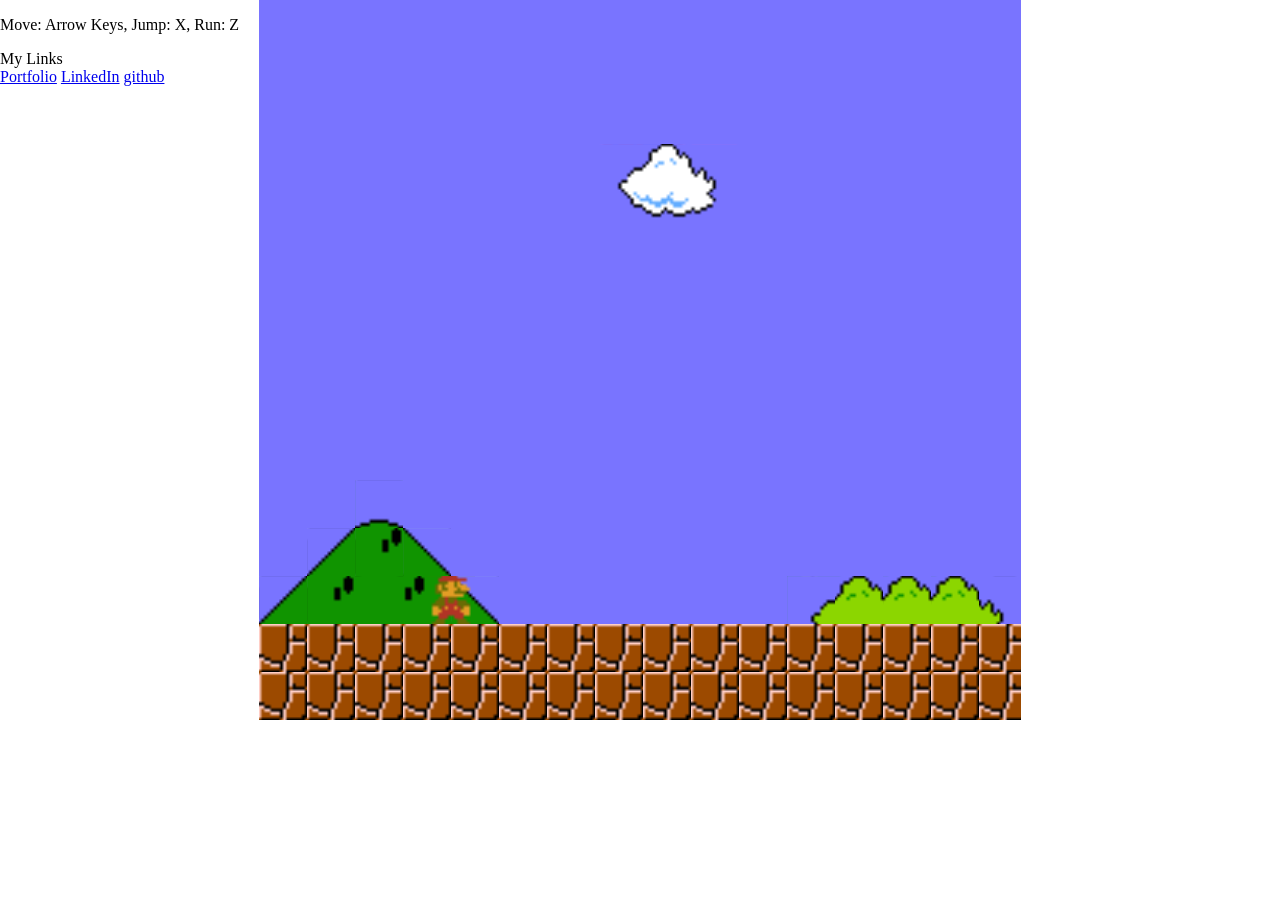
==== mario-gh-pages/videojuego.html @ 9419a4d7 "Correción" ====
﻿<!DOCTYPE html>
<html>
  <head>
    <meta charset="utf-8">

    <!-- The actual resolution of the NES is 256x240.
         Ideally, we draw in this size and scale appropriately.-->
    <title>Super Mario Bros</title>
    <meta name="description" content="">
    <meta name="viewport" content="width=device-width">

    <link rel="stylesheet" href="css/game.css">
  </head>
  <body>
    <script type="text/javascript" src="js/util.js"></script>
    <script type="text/javascript" src="js/input.js"></script>
    <script type="text/javascript" src="js/resources.js"></script>
    <script type="text/javascript" src="js/sprite.js"></script>
    <script type="text/javascript" src="js/entity.js"></script>
    <script type="text/javascript" src="js/pipe.js"></script>
    <script type="text/javascript" src="js/mushroom.js"></script>
    <script type="text/javascript" src="js/fireflower.js"></script>
    <script type="text/javascript" src="js/star.js"></script>
    <script type="text/javascript" src="js/fireball.js"></script>
    <script type="text/javascript" src="js/coin.js"></script>
    <script type="text/javascript" src="js/bcoin.js"></script>
    <script type="text/javascript" src="js/goomba.js"></script>
    <script type="text/javascript" src="js/koopa.js"></script>
    <script type="text/javascript" src="js/floor.js"></script>
    <script type="text/javascript" src="js/block.js"></script>
    <script type="text/javascript" src="js/rubble.js"></script>
    <script type="text/javascript" src="js/prop.js"></script>
    <script type="text/javascript" src="js/player.js"></script>
    <script type="text/javascript" src="js/flag.js"></script>
    <script type="text/javascript" src="js/levels/level.js"></script>
    <script type="text/javascript" src="js/levels/11.js"></script>
    <script type="text/javascript" src="js/levels/11tunnel.js"></script>
    <script type="text/javascript" src="js/game.js"></script>
    <div class="info">
      <p class="controls">Move: Arrow Keys, Jump: X, Run: Z</p>
      <div class="links">My Links <br><a href="http://garrettjohnson.net">Portfolio</a> <a href="http://linkedin.com/in/garretttjohnson">LinkedIn</a> <a href="https://github.com/reruns">github</a><div>
    </div>
  </body>
</html>
---- mario-gh-pages/css/game.css ----
html, body, ul, li {
  margin: 0;
  border: 0;
  padding: 0;
}

canvas {
  display: block;
  width: 762;
  margin: 0 auto;
  background-color: blue;
}

p {
  text-align: center;
}

body {
  overflow: hidden;
  height: 100%;
}

html {
  overflow: hidden;
  height: 100%;
}

.info {
  position: absolute;
  top: 0;
  left: 0;
}
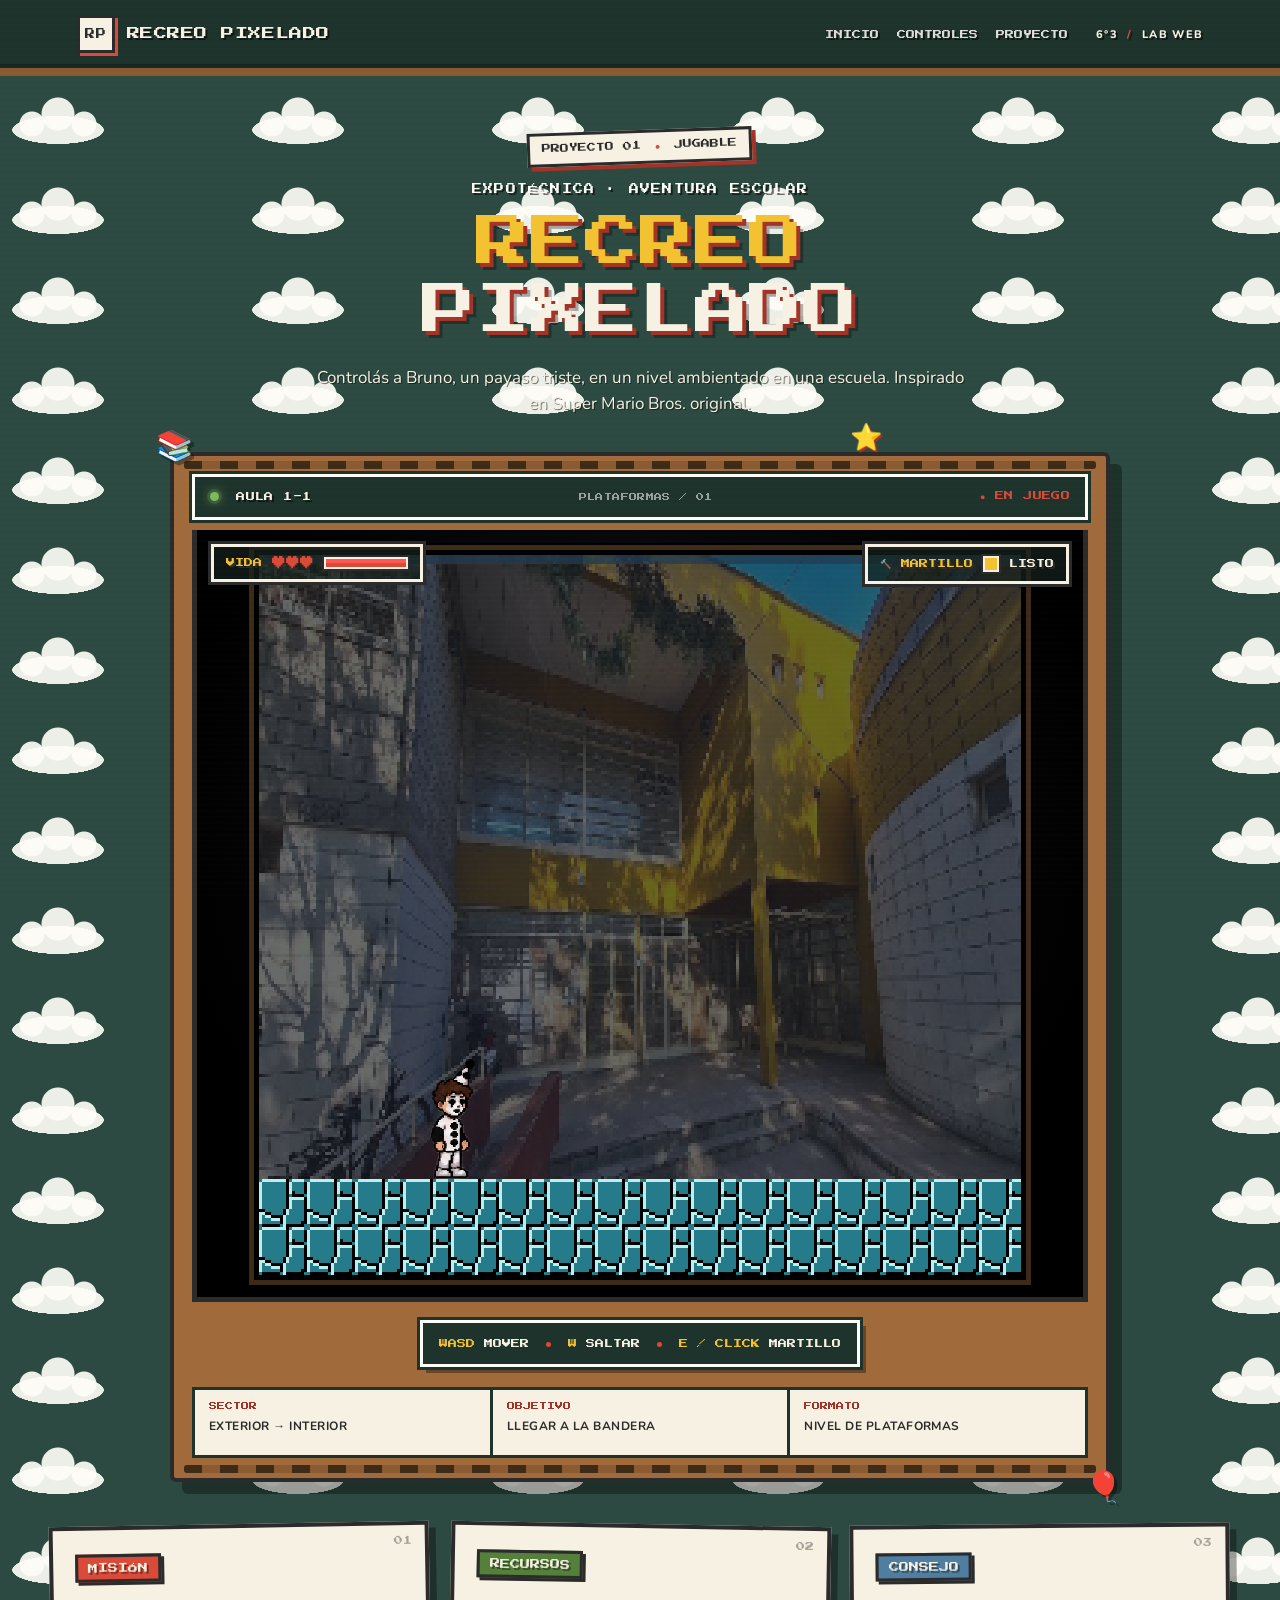
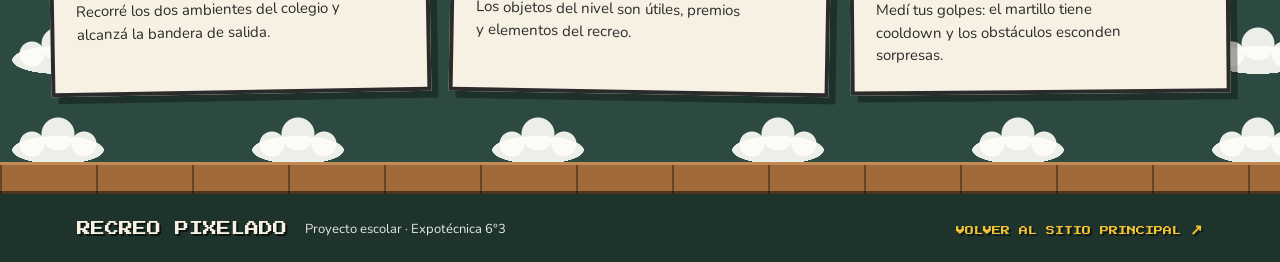
==== commit b69630f6: "17/11" ====
--- a/mario-gh-pages/videojuego.html
+++ b/mario-gh-pages/videojuego.html
@@ -1,44 +1,83 @@
-﻿<!DOCTYPE html>
-<html>
+<!doctype html>
+<html lang="es">
   <head>
     <meta charset="utf-8">
-
-    <!-- The actual resolution of the NES is 256x240.
-         Ideally, we draw in this size and scale appropriately.-->
-    <title>Super Mario Bros</title>
-    <meta name="description" content="">
-    <meta name="viewport" content="width=device-width">
-
+    <meta name="description" content="Recreo Pixelado: controlás a Bruno, un payaso triste, en un nivel de plataformas ambientado en una escuela. Inspirado en Super Mario Bros. original.">
+    <meta name="viewport" content="width=device-width, initial-scale=1">
+    <title>Recreo Pixelado | Videojuego</title>
+    <link rel="shortcut icon" href="../SitioWeb/src/bruno-logo.png">
     <link rel="stylesheet" href="css/game.css">
   </head>
   <body>
-    <script type="text/javascript" src="js/util.js"></script>
-    <script type="text/javascript" src="js/input.js"></script>
-    <script type="text/javascript" src="js/resources.js"></script>
-    <script type="text/javascript" src="js/sprite.js"></script>
-    <script type="text/javascript" src="js/entity.js"></script>
-    <script type="text/javascript" src="js/pipe.js"></script>
-    <script type="text/javascript" src="js/mushroom.js"></script>
-    <script type="text/javascript" src="js/fireflower.js"></script>
-    <script type="text/javascript" src="js/star.js"></script>
-    <script type="text/javascript" src="js/fireball.js"></script>
-    <script type="text/javascript" src="js/coin.js"></script>
-    <script type="text/javascript" src="js/bcoin.js"></script>
-    <script type="text/javascript" src="js/goomba.js"></script>
-    <script type="text/javascript" src="js/koopa.js"></script>
-    <script type="text/javascript" src="js/floor.js"></script>
-    <script type="text/javascript" src="js/block.js"></script>
-    <script type="text/javascript" src="js/rubble.js"></script>
-    <script type="text/javascript" src="js/prop.js"></script>
-    <script type="text/javascript" src="js/player.js"></script>
-    <script type="text/javascript" src="js/flag.js"></script>
-    <script type="text/javascript" src="js/levels/level.js"></script>
-    <script type="text/javascript" src="js/levels/11.js"></script>
-    <script type="text/javascript" src="js/levels/11tunnel.js"></script>
-    <script type="text/javascript" src="js/game.js"></script>
-    <div class="info">
-      <p class="controls">Move: Arrow Keys, Jump: X, Run: Z</p>
-      <div class="links">My Links <br><a href="http://garrettjohnson.net">Portfolio</a> <a href="http://linkedin.com/in/garretttjohnson">LinkedIn</a> <a href="https://github.com/reruns">github</a><div>
-    </div>
+	    <header class="school-header">
+	      <a class="brand" href="../index.html" aria-label="Volver al inicio"><span class="brand-mark">RP</span><span>RECREO PIXELADO</span></a>
+	      <nav class="shell-nav" aria-label="Navegación del proyecto">
+	        <a href="../index.html">INICIO</a>
+	        <a href="../SitioWeb/Pages/controles.html">CONTROLES</a>
+	        <a href="../SitioWeb/Pages/sobreProyecto.html">PROYECTO</a>
+	      </nav>
+	      <div class="class-badge">6°3 <span>/</span> LAB WEB</div>
+	    </header>
+
+    <main class="game-page">
+	      <section class="hero-copy" aria-labelledby="game-title">
+	        <div class="hero-stamp">PROYECTO 01 <span>●</span> JUGABLE</div>
+	        <p class="eyebrow">EXPOTÉCNICA · AVENTURA ESCOLAR</p>
+	        <h1 id="game-title">RECREO <span>PIXELADO</span></h1>
+	        <p class="intro">Controlás a Bruno, un payaso triste, en un nivel ambientado en una escuela. Inspirado en Super Mario Bros. original.</p>
+	      </section>
+
+      <section class="game-card" aria-label="Pantalla del videojuego">
+        <div class="decor decor-book decor-book-left" aria-hidden="true">📚</div>
+        <div class="decor decor-star" aria-hidden="true">⭐</div>
+        <div class="decor decor-pencil" aria-hidden="true">🎈</div>
+	        <div class="screen-label"><span><span class="lamp"></span> AULA 1-1</span><span class="screen-code">PLATAFORMAS / 01</span><span class="live-dot">● EN JUEGO</span></div>
+        <div id="game-screen" class="game-screen">
+          <div id="game-hud" class="game-hud" aria-live="polite">
+            <div class="health-panel"><span class="hud-title">VIDA</span><span id="health-hearts"></span><span id="health-bar" class="health-bar"><span id="health-fill" class="health-fill"></span></span></div>
+            <div class="hammer-panel"><span class="hammer-icon">🔨</span><span class="hud-title">MARTILLO</span><span id="hammer-cooldown" class="cooldown-ring"></span><span id="hammer-status">LISTO</span></div>
+          </div>
+        </div>
+	        <div class="hud-note"><span>WASD</span> MOVER <i></i> <span>W</span> SALTAR <i></i> <span>E / CLICK</span> MARTILLO</div>
+	        <div class="game-meta" aria-label="Estado del recorrido">
+	          <div><small>SECTOR</small><strong>EXTERIOR → INTERIOR</strong></div>
+	          <div><small>OBJETIVO</small><strong>LLEGAR A LA BANDERA</strong></div>
+	          <div><small>FORMATO</small><strong>NIVEL DE PLATAFORMAS</strong></div>
+	        </div>
+	      </section>
+
+	      <section class="school-notes" aria-label="Información del juego">
+	        <article class="note-mission"><span class="note-index">01</span><strong>MISIÓN</strong><p>Recorré los dos ambientes del colegio y alcanzá la bandera de salida.</p></article>
+	        <article class="note-items"><span class="note-index">02</span><strong>RECURSOS</strong><p>Los objetos del nivel son útiles, premios y elementos del recreo.</p></article>
+	        <article class="note-tip"><span class="note-index">03</span><strong>CONSEJO</strong><p>Medí tus golpes: el martillo tiene cooldown y los obstáculos esconden sorpresas.</p></article>
+	      </section>
+    </main>
+
+	    <footer class="school-footer"><div><span class="footer-label">RECREO PIXELADO</span><span>Proyecto escolar · Expotécnica 6°3</span></div><a href="../index.html">VOLVER AL SITIO PRINCIPAL <b>↗</b></a></footer>
+
+    <script src="js/util.js"></script>
+    <script src="js/input.js"></script>
+    <script src="js/resources.js"></script>
+    <script src="js/sprite.js"></script>
+    <script src="js/entity.js"></script>
+    <script src="js/pipe.js"></script>
+	<script src="js/mushroom.js"></script>
+	<script src="js/fireflower.js"></script>
+    <script src="js/star.js"></script>
+	<script src="js/fireball.js"></script>
+    <script src="js/coin.js"></script>
+    <script src="js/bcoin.js"></script>
+	<script src="js/goomba.js"></script>
+    <script src="js/koopa.js"></script>
+    <script src="js/floor.js"></script>
+    <script src="js/block.js"></script>
+    <script src="js/rubble.js"></script>
+    <script src="js/prop.js"></script>
+    <script src="js/player.js"></script>
+    <script src="js/flag.js"></script>
+    <script src="js/levels/level.js"></script>
+    <script src="js/levels/11.js"></script>
+    <script src="js/levels/11tunnel.js"></script>
+    <script src="js/game.js"></script>
   </body>
 </html>
--- a/mario-gh-pages/css/game.css
+++ b/mario-gh-pages/css/game.css
@@ -1,32 +1,547 @@
-html, body, ul, li {
+/* ============================================================
+   RECREO PIXELADO — Página del videojuego
+   Todo lo que rodea la pantalla, con estética escolar:
+   pizarrón con tiza, madera de escritorio, papel de cuaderno,
+   manzana y lápiz. El canvas del juego no se toca.
+   ============================================================ */
+
+@import url('https://fonts.googleapis.com/css2?family=Nunito:wght@500;700;800;900&family=Press+Start+2P&display=swap');
+
+/* Fuente pixel incluida en el proyecto (la del videojuego) */
+@font-face {
+  font-family: "SuperMario256";
+  src: url("../../SitioWeb/src/SuperMario256.ttf") format("truetype");
+  font-weight: normal;
+  font-style: normal;
+  font-display: swap;
+}
+
+:root {
+  /* Paleta escolar */
+  --pizarra: #2c4a41;          /* pizarrón verde */
+  --pizarra-oscuro: #1e332c;   /* pizarrón a la sombra */
+  --marco-madera: #8a5a33;     /* marco de madera del pizarrón */
+  --madera: #a06a3b;           /* madera clara */
+  --madera-clara: #c08a52;     /* veta clara */
+  --papel: #f7f1e3;            /* hoja de cuaderno */
+  --tinta: #2b2b2b;            /* lápiz grafito */
+  --rojo-manzana: #d94a38;     /* manzana de la maestra */
+  --rojo-oscuro: #a33326;
+  --amarillo-lapiz: #f2c230;   /* lápiz amarillo */
+  --azul-tiza: #9ec9e2;        /* tiza azul */
+  --azul-badge: #4f7ea0;       /* tiza azul intensa (rótulos) */
+  --verde-hoja: #55803c;       /* cuaderno verde */
+  --tiza: #fdfcf7;             /* tiza blanca */
+
+  /* Compatibilidad con los nombres previos del tema */
+  --gris-tv: var(--madera);
+  --gris-oscuro: #3d2a17;
+  --shadow: rgba(0, 0, 0, 0.35);
+
+  /* Tipografía */
+  --fuente-smb: "SuperMario256", "Press Start 2P", monospace;
+  --fuente-pixel: "Press Start 2P", monospace;
+  --fuente-texto: "Nunito", "Trebuchet MS", sans-serif;
+}
+
+* { box-sizing: border-box; }
+
+html { min-height: 100%; background: var(--pizarra); }
+
+body {
+  min-height: 100vh;
   margin: 0;
-  border: 0;
-  padding: 0;
-}
-
-canvas {
+  overflow-x: hidden;
+  color: var(--tinta);
+  font-family: var(--fuente-texto);
+  background-color: var(--pizarra);
+  /* Nubes dibujadas con tiza sobre el pizarrón */
+  background-image:
+    radial-gradient(circle at 32px 34px, rgba(253, 252, 247, 0.92) 12px, transparent 13px),
+    radial-gradient(circle at 58px 24px, rgba(253, 252, 247, 0.92) 16px, transparent 17px),
+    radial-gradient(circle at 84px 34px, rgba(253, 252, 247, 0.92) 12px, transparent 13px),
+    radial-gradient(46px 14px at 58px 40px, rgba(253, 252, 247, 0.92) 99%, transparent 100%);
+  background-size: 240px 90px;
+  background-repeat: repeat;
+}
+
+/* Scanlines sutiles de CRT sobre toda la pantalla */
+body::before {
+  content: "";
+  position: fixed;
+  inset: 0;
+  pointer-events: none;
+  opacity: 0.13;
+  background: repeating-linear-gradient(0deg, transparent 0 4px, rgba(255, 255, 255, 0.05) 5px 6px);
+  mix-blend-mode: screen;
+  z-index: 20;
+}
+
+a { color: inherit; }
+
+::selection { background: var(--amarillo-lapiz); color: var(--tinta); }
+
+/* ---------- Encabezado (pizarrón con marco de madera) ---------- */
+.school-header {
+  min-height: 76px;
+  display: grid;
+  grid-template-columns: 1fr auto auto;
+  align-items: center;
+  gap: 28px;
+  padding: 14px clamp(20px, 6vw, 92px);
+  color: var(--papel);
+  background: var(--pizarra-oscuro);
+  border-bottom: 8px solid var(--marco-madera);
+  box-shadow: inset 0 -4px 0 rgba(0, 0, 0, 0.25);
+}
+
+.brand {
+  display: inline-flex;
+  align-items: center;
+  gap: 12px;
+  width: max-content;
+  color: var(--papel);
+  text-decoration: none;
+  font: 13px/1.4 var(--fuente-pixel);
+  letter-spacing: 0.04em;
+  text-shadow: 2px 2px 0 rgba(0, 0, 0, 0.55);
+}
+
+/* El logo es una hoja de cuaderno con la manzana */
+.brand-mark {
+  display: grid;
+  place-items: center;
+  width: 38px;
+  height: 38px;
+  color: var(--tinta);
+  background: var(--papel);
+  border: 3px solid var(--tinta);
+  box-shadow: 3px 3px 0 var(--rojo-manzana);
+  font-size: 10px;
+  text-shadow: none;
+}
+
+.shell-nav { display: flex; gap: 18px; }
+.shell-nav a {
+  color: rgba(253, 252, 247, 0.85);
+  text-decoration: none;
+  font: 9px var(--fuente-pixel);
+  text-shadow: 2px 2px 0 rgba(0, 0, 0, 0.55);
+  transition: color 0.18s ease, transform 0.18s ease;
+}
+.shell-nav a:hover, .shell-nav a:focus-visible { color: var(--amarillo-lapiz); transform: translateY(-2px); }
+
+.class-badge {
+  color: var(--papel);
+  font: 800 11px Nunito, sans-serif;
+  letter-spacing: 0.12em;
+  white-space: nowrap;
+  text-shadow: 2px 2px 0 rgba(0, 0, 0, 0.55);
+}
+.class-badge span { color: var(--rojo-manzana); padding: 0 5px; }
+
+/* ---------- Página ---------- */
+.game-page { width: min(1180px, calc(100% - 34px)); margin: 0 auto; padding: 54px 0 68px; }
+
+/* ---------- Título estilo tiza sobre el pizarrón ---------- */
+.hero-copy { position: relative; max-width: 780px; margin: 0 auto 34px; text-align: center; color: var(--papel); }
+
+.hero-stamp {
+  display: inline-block;
+  margin-bottom: 20px;
+  padding: 8px 12px;
+  color: var(--tinta);
+  background: var(--papel);
+  border: 3px solid var(--tinta);
+  box-shadow: 4px 4px 0 var(--rojo-oscuro);
+  font: 9px var(--fuente-pixel);
+  transform: rotate(-2deg);
+}
+.hero-stamp span { color: var(--rojo-manzana); padding: 0 5px; }
+
+.eyebrow {
+  margin: 0 0 16px;
+  color: var(--tiza);
+  font: 10px var(--fuente-pixel);
+  letter-spacing: 0.12em;
+  text-shadow: 2px 2px 0 rgba(0, 0, 0, 0.55);
+}
+
+.hero-copy h1 {
+  margin: 0;
+  color: var(--amarillo-lapiz);
+  font-family: var(--fuente-smb);
+  font-weight: normal;
+  font-size: clamp(26px, 5vw, 54px);
+  line-height: 1.25;
+  letter-spacing: 0.01em;
+  /* Letras de lápiz amarillo con sombra, como un rótulo del aula */
+  text-shadow: 4px 4px 0 var(--rojo-oscuro), 7px 7px 0 rgba(0, 0, 0, 0.3);
+}
+.hero-copy h1 span { display: block; color: var(--papel); }
+
+.intro {
+  max-width: 650px;
+  margin: 20px auto 0;
+  color: var(--papel);
+  font-size: 17px;
+  line-height: 1.55;
+  text-shadow: 1px 1px 0 rgba(0, 0, 0, 0.5);
+}
+
+/* ---------- Marco del juego: proyector con gabinete de madera ---------- */
+.game-card {
+  position: relative;
+  width: min(940px, 100%);
+  margin: 0 auto;
+  padding: 18px 18px 20px;
+  background: var(--madera);
+  border: 4px solid var(--tinta);
+  border-radius: 6px;
+  box-shadow: 12px 12px 0 var(--shadow);
+}
+
+/* Franjas tipo listones de madera arriba y abajo del gabinete */
+.game-card::before, .game-card::after {
+  content: "";
+  position: absolute;
+  left: 10px;
+  right: 10px;
+  height: 8px;
+  background: repeating-linear-gradient(90deg, var(--gris-oscuro) 0 18px, var(--marco-madera) 18px 36px);
+  border-radius: 3px;
+}
+.game-card::before { top: 5px; }
+.game-card::after { bottom: 5px; }
+
+.screen-label, .game-screen, .hud-note, .game-meta { position: relative; z-index: 1; }
+
+/* Barra OSD del proyector */
+.screen-label {
+  display: flex;
+  align-items: center;
+  justify-content: space-between;
+  gap: 16px;
+  min-height: 46px;
+  padding: 10px 15px;
+  margin-bottom: 10px;
+  color: var(--papel);
+  background: var(--pizarra-oscuro);
+  border: 3px solid var(--tiza);
+  box-shadow: 0 0 0 3px var(--pizarra-oscuro);
+  font: 9px var(--fuente-pixel);
+  letter-spacing: 0.04em;
+  text-shadow: 2px 2px 0 rgba(0, 0, 0, 0.55);
+}
+.screen-code { color: rgba(253, 252, 247, 0.55); font-size: 8px; text-shadow: none; }
+
+/* LED verde de encendido */
+.lamp {
+  display: inline-block;
+  width: 9px;
+  height: 9px;
+  margin-right: 8px;
+  border-radius: 50%;
+  background: #7db85a;
+  box-shadow: 0 0 0 3px rgba(125, 184, 90, 0.18), 0 0 12px #7db85a;
+}
+.live-dot { color: var(--rojo-manzana); white-space: nowrap; text-shadow: none; animation: parpadeo 1.2s steps(2, jump-none) infinite; }
+
+@keyframes parpadeo {
+  0%, 100% { opacity: 1; }
+  50% { opacity: 0.35; }
+}
+
+/* ---------- Pantalla apagada del proyector (fondo del canvas) ---------- */
+.game-screen {
+  position: relative;
+  display: flex;
+  align-items: center;
+  justify-content: center;
+  min-height: 500px;
+  padding: 25px 12px 22px;
+  overflow: hidden;
+  background: #000;
+  background-image: radial-gradient(circle at 50% 38%, #14141c 0%, #000 72%);
+  border: 5px solid var(--tinta);
+  border-top: 0;
+}
+
+/* Bisel oscuro alrededor del juego */
+.game-screen canvas {
   display: block;
-  width: 762;
-  margin: 0 auto;
-  background-color: blue;
-}
-
-p {
+  width: min(762px, 100%);
+  height: auto;
+  max-height: 720px;
+  image-rendering: pixelated;
+  box-shadow:
+    0 0 0 5px #000,
+    0 0 0 10px var(--gris-oscuro),
+    0 0 0 12px #000;
+}
+
+/* ---------- HUD del juego (superpuesto a la pantalla) ---------- */
+.game-hud {
+  position: absolute;
+  top: 14px;
+  left: 14px;
+  right: 14px;
+  display: flex;
+  justify-content: space-between;
+  align-items: flex-start;
+  gap: 10px;
+  flex-wrap: wrap;
+  z-index: 6;
+  pointer-events: none;
+}
+
+.health-panel, .hammer-panel {
+  display: flex;
+  align-items: center;
+  gap: 10px;
+  padding: 9px 12px;
+  background: rgba(20, 33, 28, 0.7);
+  border: 3px solid var(--papel);
+  box-shadow: 0 0 0 3px var(--tinta);
+  color: var(--papel);
+  font: 9px var(--fuente-pixel);
+  text-shadow: 2px 2px 0 var(--tinta);
+}
+
+.hud-title { color: var(--amarillo-lapiz); }
+
+.heart {
+  color: var(--rojo-manzana);
+  font-size: 14px;
+  line-height: 1;
+  text-shadow: 1px 1px 0 var(--tinta);
+}
+.heart.empty { color: #6b6b6b; text-shadow: none; }
+
+.health-bar, #health-bar {
+  display: inline-block;
+  width: 84px;
+  height: 12px;
+  background: #000;
+  border: 2px solid var(--papel);
+  box-shadow: 0 0 0 2px var(--tinta);
+}
+.health-fill, #health-fill {
+  display: block;
+  height: 100%;
+  width: 100%;
+  background: linear-gradient(to bottom, #ff5a52 0 50%, var(--rojo-manzana) 50% 100%);
+  transition: width 0.15s ease;
+}
+
+/* Anillo de recarga del martillo: usa --cooldown (porcentaje) que setea el JS */
+.cooldown-ring {
+  display: inline-block;
+  width: 16px;
+  height: 16px;
+  background: conic-gradient(var(--amarillo-lapiz) var(--cooldown, 100%), #3f544c 0);
+  border: 2px solid var(--papel);
+  box-shadow: 0 0 0 2px var(--tinta);
+}
+.hammer-panel.cooling { opacity: 0.7; }
+
+/* ---------- Cartel de controles estilo nota pegada al pizarrón ---------- */
+.hud-note {
+  width: max-content;
+  max-width: 100%;
+  margin: 18px auto 0;
+  padding: 12px 16px;
+  color: var(--papel);
+  background: var(--pizarra-oscuro);
+  border: 3px solid var(--tiza);
+  box-shadow: 0 0 0 3px var(--pizarra-oscuro), 6px 6px 0 var(--shadow);
+  font: 9px/1.9 var(--fuente-pixel);
   text-align: center;
 }
-
-body {
-  overflow: hidden;
-  height: 100%;
-}
-
-html {
-  overflow: hidden;
-  height: 100%;
-}
-
-.info {
+.hud-note span { color: var(--amarillo-lapiz); }
+.hud-note i {
+  display: inline-block;
+  width: 5px;
+  height: 5px;
+  margin: 0 8px;
+  border-radius: 50%;
+  background: var(--rojo-manzana);
+  vertical-align: middle;
+}
+
+/* ---------- Fichas de estado (papel con borde de lápiz) ---------- */
+.game-meta {
+  display: grid;
+  grid-template-columns: repeat(3, 1fr);
+  gap: 3px;
+  margin-top: 20px;
+  background: var(--pizarra-oscuro);
+  border: 3px solid var(--pizarra-oscuro);
+}
+.game-meta div { min-height: 65px; padding: 12px 14px; background: var(--papel); }
+.game-meta small {
+  display: block;
+  margin-bottom: 8px;
+  color: var(--rojo-oscuro);
+  font: 8px var(--fuente-pixel);
+}
+.game-meta strong {
+  display: block;
+  color: var(--tinta);
+  font-size: 12px;
+  letter-spacing: 0.04em;
+}
+
+/* ---------- Decoraciones alrededor de la pantalla ---------- */
+.decor {
   position: absolute;
-  top: 0;
+  z-index: 2;
+  font-size: 30px;
+  filter: drop-shadow(3px 3px 0 rgba(0, 0, 0, 0.35));
+  pointer-events: none;
+}
+.decor-book { top: -30px; left: -18px; }
+.decor-star { top: -36px; right: 24%; color: var(--amarillo-lapiz); font-size: 26px; filter: drop-shadow(2px 2px 0 var(--rojo-oscuro)); }
+.decor-pencil { bottom: -30px; right: -16px; }
+
+/* ---------- Notas pegadas con cinta (papel de cuaderno) ---------- */
+.school-notes { display: grid; grid-template-columns: repeat(3, 1fr); gap: 20px; margin: 42px auto 0; }
+
+.school-notes article {
+  position: relative;
+  min-height: 170px;
+  padding: 24px 22px 20px;
+  background: var(--papel);
+  border: 4px solid var(--tinta);
+  box-shadow: 7px 7px 0 var(--shadow);
+  transform: rotate(-1deg);
+}
+.school-notes article:nth-child(2) { transform: rotate(1deg); }
+.school-notes article:nth-child(3) { transform: rotate(-0.5deg); }
+
+/* Encabezado de cada nota como etiqueta escolar */
+.school-notes strong {
+  display: inline-block;
+  padding: 6px 10px;
+  color: var(--papel);
+  background: var(--rojo-manzana);
+  border: 3px solid var(--tinta);
+  box-shadow: 3px 3px 0 var(--tinta);
+  font: 10px var(--fuente-pixel);
+  text-shadow: 2px 2px 0 rgba(0, 0, 0, 0.4);
+}
+.note-items strong { background: var(--verde-hoja); }
+.note-tip strong { background: var(--azul-badge); }
+
+.note-index {
+  position: absolute;
+  top: 11px;
+  right: 13px;
+  color: rgba(43, 43, 43, 0.4);
+  font: 9px var(--fuente-pixel);
+}
+.school-notes p {
+  max-width: 30ch;
+  margin: 18px 0 0;
+  color: var(--tinta);
+  font-size: 15px;
+  line-height: 1.5;
+}
+
+/* ---------- Pie de página: tablones de madera del aula ---------- */
+.school-footer {
+  position: relative;
+  display: flex;
+  align-items: center;
+  justify-content: space-between;
+  gap: 24px;
+  padding: 26px clamp(20px, 6vw, 92px) 24px;
+  color: rgba(253, 252, 247, 0.9);
+  background: var(--pizarra-oscuro);
+  border-top: 32px solid var(--madera);
+  font-size: 13px;
+}
+/* El borde superior simula los tablones del piso de madera */
+.school-footer::before {
+  content: "";
+  position: absolute;
+  top: -32px;
   left: 0;
-}
+  right: 0;
+  height: 32px;
+  background-color: var(--madera);
+  background-image:
+    linear-gradient(to bottom, var(--madera-clara) 0 3px, transparent 3px),
+    linear-gradient(to top, rgba(0, 0, 0, 0.5) 0 3px, transparent 3px),
+    linear-gradient(90deg, rgba(0, 0, 0, 0.35) 0 2px, transparent 2px);
+  background-size: 96px 32px, 96px 32px, 96px 32px;
+  pointer-events: none;
+}
+
+.school-footer div { display: flex; align-items: center; gap: 18px; }
+.footer-label {
+  color: var(--papel);
+  font-family: var(--fuente-smb);
+  font-size: 14px;
+  text-shadow: 2px 2px 0 rgba(0, 0, 0, 0.6);
+}
+.school-footer a {
+  color: var(--amarillo-lapiz);
+  font: 9px var(--fuente-pixel);
+  text-shadow: 2px 2px 0 rgba(0, 0, 0, 0.55);
+  text-decoration: none;
+  transition: color 0.15s ease;
+}
+.school-footer a:hover, .school-footer a:focus-visible { color: var(--tiza); }
+.school-footer b { font-size: 15px; }
+
+/* ---------- Responsivo ---------- */
+@media (max-width: 820px) {
+  .school-header { grid-template-columns: 1fr auto; gap: 12px; }
+  .shell-nav { order: 3; grid-column: 1 / -1; padding-top: 5px; }
+  .game-page { padding-top: 38px; }
+  .game-card { padding: 16px 14px; }
+  .game-screen { min-height: 0; padding: 20px 8px 16px; }
+  .school-notes { grid-template-columns: 1fr; max-width: 560px; }
+  .school-notes article { min-height: 0; }
+}
+
+@media (max-width: 560px) {
+  .school-header { display: flex; flex-wrap: wrap; align-items: flex-start; padding: 16px 18px; }
+  .brand { font-size: 10px; }
+  .brand-mark { width: 32px; height: 32px; font-size: 8px; }
+  .class-badge { margin-left: 44px; font-size: 9px; }
+  .shell-nav { width: 100%; gap: 13px; overflow-x: auto; }
+  .shell-nav a { font-size: 8px; white-space: nowrap; }
+
+  .decor { display: none; }
+
+  .game-page { width: min(100% - 22px, 940px); padding-top: 30px; }
+  .hero-stamp { font-size: 8px; }
+  .hero-copy h1 { font-size: 26px; text-shadow: 3px 3px 0 var(--rojo-oscuro); }
+  .eyebrow { font-size: 8px; line-height: 1.6; }
+  .intro { font-size: 15px; }
+
+  .screen-label { align-items: flex-start; flex-direction: column; gap: 7px; font-size: 8px; }
+  .screen-code { display: none; }
+
+  .game-hud { top: 8px; left: 8px; right: 8px; justify-content: center; }
+  .health-panel, .hammer-panel { font-size: 7px; padding: 7px 9px; gap: 7px; }
+  .heart { font-size: 12px; }
+  .health-bar { width: 62px; }
+  .cooldown-ring { width: 13px; height: 13px; }
+
+  .game-meta { grid-template-columns: 1fr; }
+  .game-meta div { min-height: 0; }
+  .hud-note { font-size: 7px; line-height: 2; }
+  .hud-note i { margin: 0 3px; }
+
+  .school-footer { align-items: flex-start; flex-direction: column; border-top-width: 24px; }
+  .school-footer::before { top: -24px; height: 24px; background-size: 96px 24px, 96px 24px, 96px 24px; }
+  .school-footer div { align-items: flex-start; flex-direction: column; gap: 8px; }
+}
+
+@media (prefers-reduced-motion: reduce) {
+  *, *::before, *::after { scroll-behavior: auto !important; transition: none !important; }
+  .live-dot { animation: none; }
+}
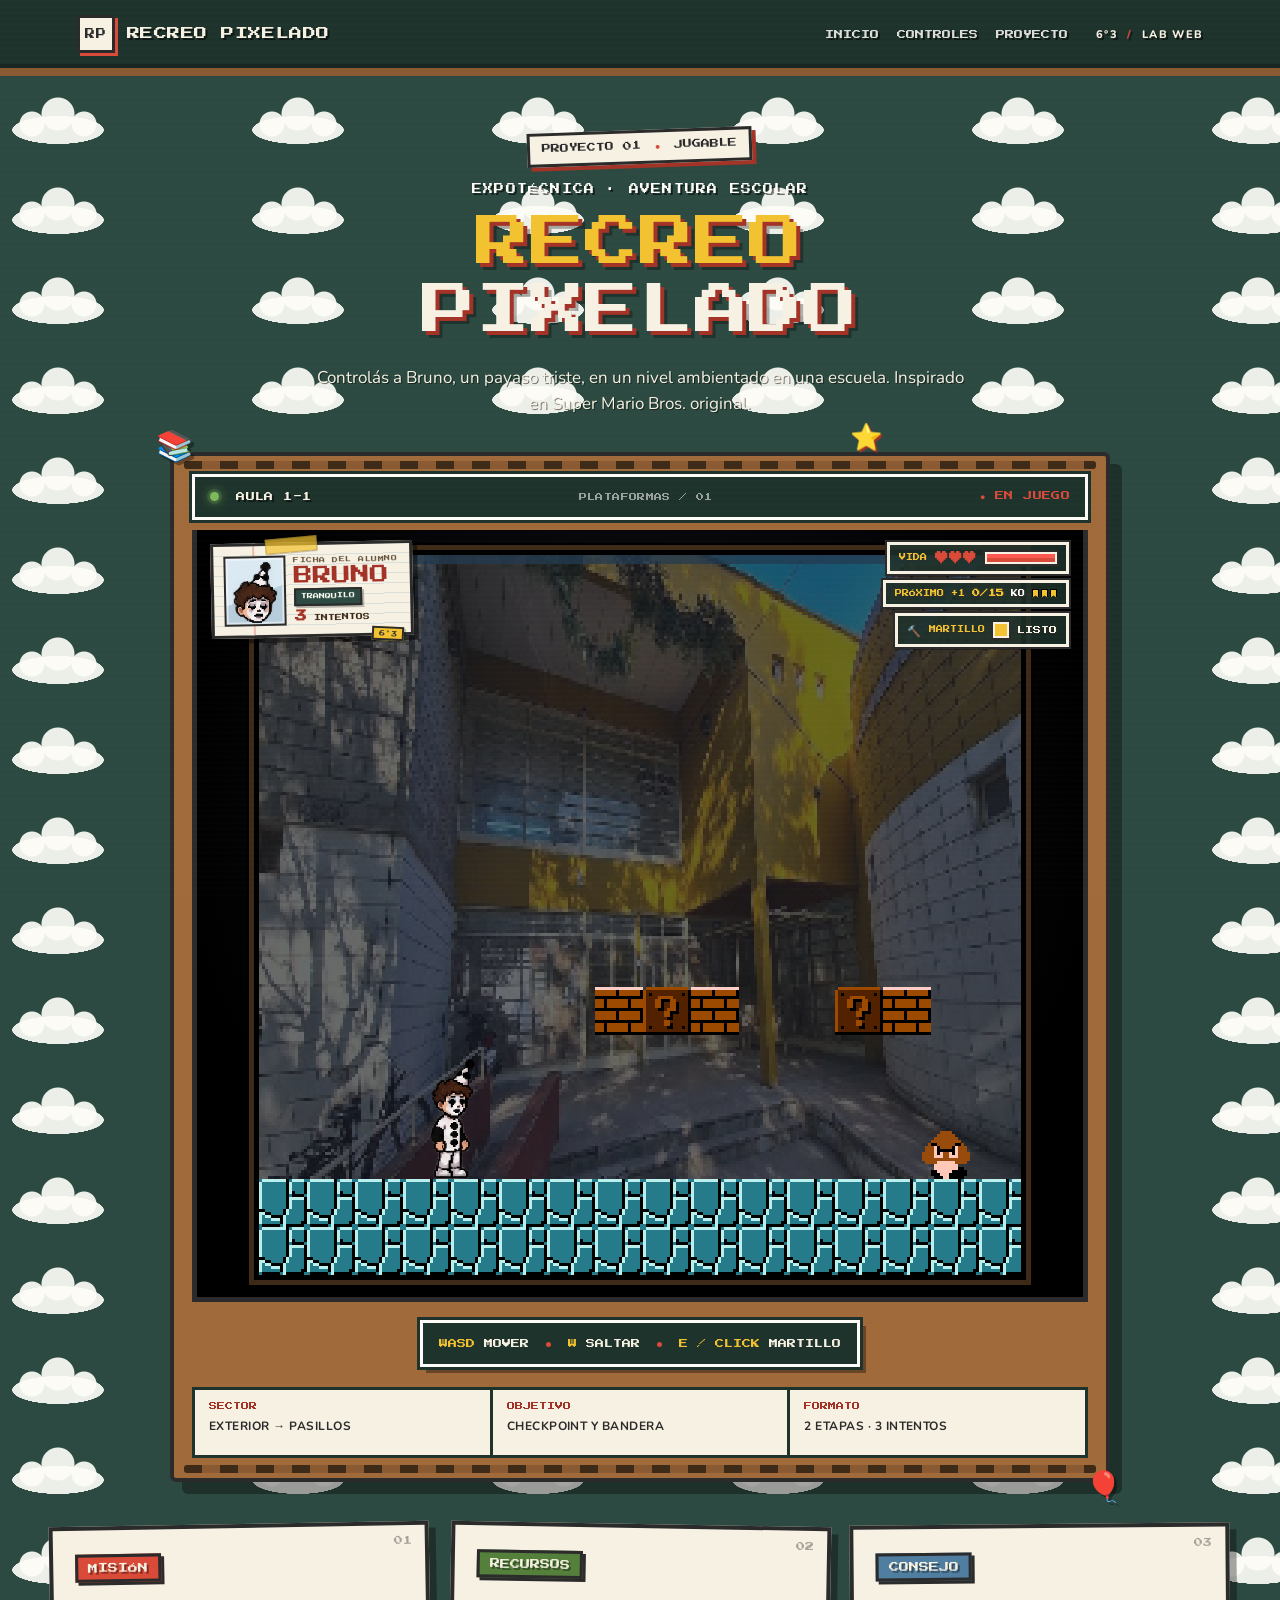
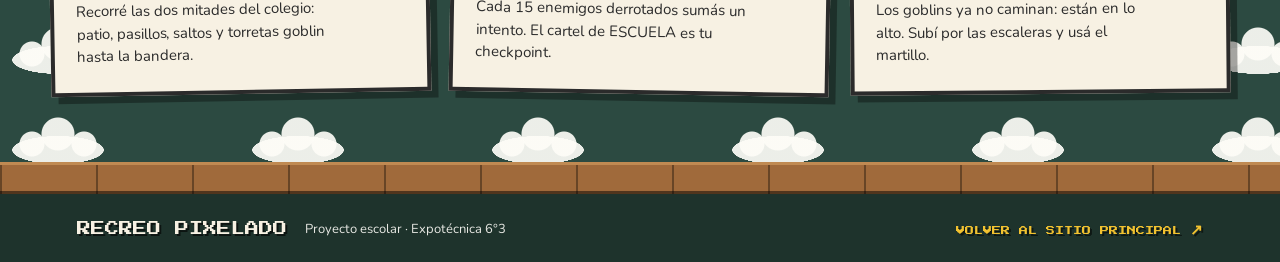
==== commit 86f8734f: "Muy buen estado el juego" ====
--- a/mario-gh-pages/videojuego.html
+++ b/mario-gh-pages/videojuego.html
@@ -6,7 +6,7 @@
     <meta name="viewport" content="width=device-width, initial-scale=1">
     <title>Recreo Pixelado | Videojuego</title>
     <link rel="shortcut icon" href="../SitioWeb/src/bruno-logo.png">
-    <link rel="stylesheet" href="css/game.css">
+    <link rel="stylesheet" href="css/game.css?v=4">
   </head>
   <body>
 	    <header class="school-header">
@@ -34,22 +34,60 @@
 	        <div class="screen-label"><span><span class="lamp"></span> AULA 1-1</span><span class="screen-code">PLATAFORMAS / 01</span><span class="live-dot">● EN JUEGO</span></div>
         <div id="game-screen" class="game-screen">
           <div id="game-hud" class="game-hud" aria-live="polite">
-            <div class="health-panel"><span class="hud-title">VIDA</span><span id="health-hearts"></span><span id="health-bar" class="health-bar"><span id="health-fill" class="health-fill"></span></span></div>
-            <div class="hammer-panel"><span class="hammer-icon">🔨</span><span class="hud-title">MARTILLO</span><span id="hammer-cooldown" class="cooldown-ring"></span><span id="hammer-status">LISTO</span></div>
+            <div id="hud-student" class="hud-student mood-calm">
+              <span class="hud-tape" aria-hidden="true"></span>
+              <div class="student-photo">
+                <img id="hud-face" src="src/hud/head_calm.png?v=1" alt="Retrato de Bruno">
+              </div>
+              <div class="student-data">
+                <span class="student-kicker">FICHA DEL ALUMNO</span>
+                <strong class="student-name">BRUNO</strong>
+                <span id="hud-mood" class="student-mood">TRANQUILO</span>
+                <span class="student-attempts"><b id="attempts-count">3</b> <span id="attempts-word">INTENTOS</span></span>
+              </div>
+              <span class="student-mark" aria-hidden="true">6°3</span>
+            </div>
+            <div class="hud-stats">
+              <div class="health-panel hud-card">
+                <span class="hud-title">VIDA</span>
+                <span id="health-hearts"></span>
+                <span id="health-bar" class="health-bar"><span id="health-fill" class="health-fill"></span></span>
+              </div>
+              <div class="attempts-panel hud-card">
+                <span class="hud-title">PRÓXIMO +1</span>
+                <span class="kill-progress"><b id="kill-progress">0/15</b> KO</span>
+                <span id="attempts-pips" class="attempts-pips" aria-hidden="true"></span>
+              </div>
+              <div class="hammer-panel hud-card">
+                <span class="hammer-icon">🔨</span>
+                <span class="hud-title">MARTILLO</span>
+                <span id="hammer-cooldown" class="cooldown-ring"></span>
+                <span id="hammer-status">LISTO</span>
+              </div>
+            </div>
+          </div>
+          <div id="hud-toast" class="hud-toast" role="status" aria-live="polite"></div>
+          <div id="game-overlay" class="game-overlay" hidden>
+            <div class="overlay-card">
+              <span class="overlay-kicker">BOLETÍN · RECREO PIXELADO</span>
+              <strong class="overlay-title">SIN INTENTOS</strong>
+              <p>Se terminaron los recreos de Bruno. El patio vuelve a empezar...</p>
+              <span class="overlay-hint">3 INTENTOS NUEVOS EN UN MOMENTO</span>
+            </div>
           </div>
         </div>
 	        <div class="hud-note"><span>WASD</span> MOVER <i></i> <span>W</span> SALTAR <i></i> <span>E / CLICK</span> MARTILLO</div>
 	        <div class="game-meta" aria-label="Estado del recorrido">
-	          <div><small>SECTOR</small><strong>EXTERIOR → INTERIOR</strong></div>
-	          <div><small>OBJETIVO</small><strong>LLEGAR A LA BANDERA</strong></div>
-	          <div><small>FORMATO</small><strong>NIVEL DE PLATAFORMAS</strong></div>
+	          <div><small>SECTOR</small><strong>EXTERIOR → PASILLOS</strong></div>
+	          <div><small>OBJETIVO</small><strong>CHECKPOINT Y BANDERA</strong></div>
+	          <div><small>FORMATO</small><strong>2 ETAPAS · 3 INTENTOS</strong></div>
 	        </div>
 	      </section>
 
 	      <section class="school-notes" aria-label="Información del juego">
-	        <article class="note-mission"><span class="note-index">01</span><strong>MISIÓN</strong><p>Recorré los dos ambientes del colegio y alcanzá la bandera de salida.</p></article>
-	        <article class="note-items"><span class="note-index">02</span><strong>RECURSOS</strong><p>Los objetos del nivel son útiles, premios y elementos del recreo.</p></article>
-	        <article class="note-tip"><span class="note-index">03</span><strong>CONSEJO</strong><p>Medí tus golpes: el martillo tiene cooldown y los obstáculos esconden sorpresas.</p></article>
+	        <article class="note-mission"><span class="note-index">01</span><strong>MISIÓN</strong><p>Recorré las dos mitades del colegio: patio, pasillos, saltos y torretas goblin hasta la bandera.</p></article>
+	        <article class="note-items"><span class="note-index">02</span><strong>RECURSOS</strong><p>Cada 15 enemigos derrotados sumás un intento. El cartel de ESCUELA es tu checkpoint.</p></article>
+	        <article class="note-tip"><span class="note-index">03</span><strong>CONSEJO</strong><p>Los goblins ya no caminan: están en lo alto. Subí por las escaleras y usá el martillo.</p></article>
 	      </section>
     </main>
 
@@ -58,26 +96,27 @@
     <script src="js/util.js"></script>
     <script src="js/input.js"></script>
     <script src="js/resources.js"></script>
-    <script src="js/sprite.js"></script>
+    <script src="js/sprite.js?v=5"></script>
     <script src="js/entity.js"></script>
     <script src="js/pipe.js"></script>
-	<script src="js/mushroom.js"></script>
-	<script src="js/fireflower.js"></script>
-    <script src="js/star.js"></script>
+	<script src="js/mushroom.js?v=2"></script>
+	<script src="js/fireflower.js?v=2"></script>
+    <script src="js/star.js?v=2"></script>
 	<script src="js/fireball.js"></script>
     <script src="js/coin.js"></script>
     <script src="js/bcoin.js"></script>
 	<script src="js/goomba.js"></script>
     <script src="js/koopa.js"></script>
+    <script src="js/goblin.js?v=8"></script>
     <script src="js/floor.js"></script>
     <script src="js/block.js"></script>
     <script src="js/rubble.js"></script>
     <script src="js/prop.js"></script>
-    <script src="js/player.js"></script>
-    <script src="js/flag.js"></script>
-    <script src="js/levels/level.js"></script>
-    <script src="js/levels/11.js"></script>
-    <script src="js/levels/11tunnel.js"></script>
-    <script src="js/game.js"></script>
+    <script src="js/player.js?v=4"></script>
+    <script src="js/flag.js?v=2"></script>
+    <script src="js/levels/level.js?v=5"></script>
+    <script src="js/levels/11.js?v=6"></script>
+    <script src="js/levels/11tunnel.js?v=5"></script>
+    <script src="js/game.js?v=8"></script>
   </body>
 </html>
--- a/mario-gh-pages/css/game.css
+++ b/mario-gh-pages/css/game.css
@@ -280,35 +280,199 @@
     0 0 0 12px #000;
 }
 
-/* ---------- HUD del juego (superpuesto a la pantalla) ---------- */
+/* ---------- HUD del juego: ficha del alumno + boletín ---------- */
 .game-hud {
   position: absolute;
-  top: 14px;
+  top: 12px;
   left: 14px;
   right: 14px;
   display: flex;
   justify-content: space-between;
   align-items: flex-start;
-  gap: 10px;
+  gap: 12px;
   flex-wrap: wrap;
   z-index: 6;
   pointer-events: none;
-}
-
-.health-panel, .hammer-panel {
+  font-family: var(--fuente-pixel);
+}
+
+.hud-student {
+  position: relative;
+  display: flex;
+  align-items: flex-end;
+  gap: 8px;
+  max-width: 246px;
+  padding: 10px 12px 9px 10px;
+  color: var(--tinta);
+  background-color: var(--papel);
+  background-image: repeating-linear-gradient(0deg, transparent 0 9px, rgba(79, 126, 160, 0.16) 9px 10px);
+  border: 3px solid var(--tinta);
+  box-shadow: 5px 5px 0 rgba(0, 0, 0, 0.45);
+  transform: rotate(-1.2deg);
+}
+.hud-student::before {
+  content: "";
+  position: absolute;
+  left: 39px;
+  top: 0;
+  bottom: 0;
+  width: 2px;
+  background: rgba(217, 74, 56, 0.32);
+  pointer-events: none;
+}
+.hud-tape {
+  position: absolute;
+  top: -8px;
+  left: 52px;
+  width: 52px;
+  height: 15px;
+  background: rgba(242, 194, 48, 0.72);
+  border: 1px solid rgba(43, 43, 43, 0.22);
+  box-shadow: 0 1px 0 rgba(0, 0, 0, 0.18);
+  transform: rotate(-4deg);
+}
+.student-photo {
+  position: relative;
+  flex: 0 0 auto;
+  width: 62px;
+  height: 70px;
+  display: flex;
+  align-items: flex-end;
+  justify-content: center;
+  overflow: hidden;
+  background: linear-gradient(160deg, #dbe9f3 0 55%, #b8cedd 55% 100%);
+  border: 2px solid var(--tinta);
+  box-shadow: inset 0 0 0 2px rgba(255, 255, 255, 0.5);
+}
+.student-photo img {
+  display: block;
+  width: 96%;
+  height: 96%;
+  object-fit: contain;
+  object-position: bottom center;
+  image-rendering: pixelated;
+  transform-origin: 50% 100%;
+  animation: head-bob 3.6s ease-in-out infinite;
+}
+.student-data {
+  display: flex;
+  flex-direction: column;
+  gap: 3px;
+  min-width: 0;
+  padding-bottom: 2px;
+}
+.student-kicker {
+  color: #6b5a42;
+  font-size: 6px;
+  letter-spacing: 0.5px;
+  line-height: 1.2;
+}
+.student-name {
+  color: var(--rojo-oscuro);
+  font-family: var(--fuente-smb);
+  font-size: 19px;
+  font-weight: normal;
+  line-height: 0.95;
+  text-shadow: 1px 1px 0 rgba(255, 255, 255, 0.5);
+}
+.student-mood {
+  align-self: flex-start;
+  padding: 3px 5px;
+  color: var(--tiza);
+  background: var(--pizarra);
+  border: 2px solid var(--tinta);
+  box-shadow: 2px 2px 0 rgba(0, 0, 0, 0.25);
+  font-size: 6px;
+  line-height: 1.2;
+  white-space: nowrap;
+}
+.student-attempts {
+  color: #3d2a17;
+  font-size: 7px;
+  line-height: 1.2;
+}
+.student-attempts b {
+  color: var(--rojo-oscuro);
+  font-size: 12px;
+  vertical-align: -1px;
+}
+.student-mark {
+  position: absolute;
+  right: 7px;
+  bottom: -8px;
+  padding: 2px 5px;
+  color: var(--tinta);
+  background: var(--amarillo-lapiz);
+  border: 2px solid var(--tinta);
+  box-shadow: 2px 2px 0 rgba(0, 0, 0, 0.25);
+  font-size: 6px;
+  transform: rotate(4deg);
+}
+
+/* Reacciones de la cabeza: 4 estados de ánimo. */
+.hud-student.mood-hurt .student-photo img {
+  animation: head-shake 0.3s steps(2, jump-none) infinite;
+  filter: saturate(0.8);
+}
+.hud-student.mood-danger .student-photo img {
+  animation: head-panic 0.42s ease-in-out infinite;
+  filter: drop-shadow(0 0 5px rgba(217, 74, 56, 0.9));
+}
+.hud-student.mood-win .student-photo img {
+  animation: head-win 0.75s ease-in-out infinite;
+  filter: drop-shadow(0 0 6px rgba(242, 194, 48, 0.95));
+}
+.hud-student.mood-hurt { box-shadow: 5px 5px 0 rgba(0, 0, 0, 0.45), 0 0 0 3px rgba(217, 74, 56, 0.45); }
+.hud-student.mood-danger { box-shadow: 5px 5px 0 rgba(0, 0, 0, 0.45), 0 0 0 3px rgba(217, 74, 56, 0.55); }
+.hud-student.mood-win { box-shadow: 5px 5px 0 rgba(0, 0, 0, 0.45), 0 0 0 3px rgba(242, 194, 48, 0.65); }
+.hud-student.mood-hurt .student-mood { background: var(--rojo-oscuro); }
+.hud-student.mood-danger .student-mood { background: #7a1f18; }
+.hud-student.mood-win .student-mood { background: var(--verde-hoja); }
+
+/* Pequeño salto del retrato cada vez que Bruno cambia de reacción. */
+.hud-student.mood-pop .student-photo img {
+  animation: photo-pop 0.52s cubic-bezier(0.34, 1.56, 0.64, 1);
+}
+@keyframes photo-pop {
+  0% { transform: scale(0.82) rotate(-4deg); }
+  55% { transform: scale(1.1) rotate(2deg); }
+  100% { transform: scale(1) rotate(0deg); }
+}
+
+.hud-stats {
+  display: flex;
+  flex-direction: column;
+  align-items: flex-end;
+  gap: 6px;
+  max-width: 310px;
+}
+.hud-card {
   display: flex;
   align-items: center;
-  gap: 10px;
-  padding: 9px 12px;
-  background: rgba(20, 33, 28, 0.7);
+  justify-content: flex-end;
+  gap: 8px;
+  padding: 6px 9px;
+  color: var(--papel);
+  background: rgba(30, 51, 44, 0.84);
   border: 3px solid var(--papel);
-  box-shadow: 0 0 0 3px var(--tinta);
-  color: var(--papel);
-  font: 9px var(--fuente-pixel);
-  text-shadow: 2px 2px 0 var(--tinta);
-}
-
-.hud-title { color: var(--amarillo-lapiz); }
+  box-shadow: 0 0 0 2px var(--tinta), 3px 3px 0 rgba(0, 0, 0, 0.3);
+  font-size: 8px;
+  text-shadow: 1px 1px 0 var(--tinta);
+}
+.hud-title { color: var(--amarillo-lapiz); font-size: 7px; }
+.hud-card .hammer-icon { font-size: 11px; line-height: 1; filter: grayscale(0.2); }
+.attempts-panel { gap: 7px; }
+.kill-progress { color: var(--tiza); font-size: 7px; white-space: nowrap; }
+.kill-progress b { color: var(--amarillo-lapiz); font-size: 8px; }
+.attempts-pips { display: flex; gap: 2px; align-items: center; }
+.attempt-pip {
+  display: inline-block;
+  width: 7px;
+  height: 9px;
+  background: var(--amarillo-lapiz);
+  border: 1px solid #000;
+  clip-path: polygon(0 0, 100% 0, 100% 100%, 50% 76%, 0 100%);
+}
 
 .heart {
   color: var(--rojo-manzana);
@@ -320,7 +484,7 @@
 
 .health-bar, #health-bar {
   display: inline-block;
-  width: 84px;
+  width: 72px;
   height: 12px;
   background: #000;
   border: 2px solid var(--papel);
@@ -344,6 +508,105 @@
   box-shadow: 0 0 0 2px var(--tinta);
 }
 .hammer-panel.cooling { opacity: 0.7; }
+
+@keyframes head-bob {
+  0%, 100% { transform: translateY(1px) rotate(-1deg); }
+  50% { transform: translateY(-2px) rotate(1deg); }
+}
+@keyframes head-shake {
+  0%, 100% { transform: translateX(-1px); }
+  25% { transform: translateX(2px); }
+  50% { transform: translateX(-2px); }
+  75% { transform: translateX(1px); }
+}
+@keyframes head-panic {
+  0%, 100% { transform: translateY(0) scale(1); }
+  50% { transform: translateY(-2px) scale(1.04); }
+}
+@keyframes head-win {
+  0%, 100% { transform: translateY(0) rotate(-2deg); }
+  50% { transform: translateY(-4px) rotate(2deg); }
+}
+
+/* ---------- Avisos escolares y cartel de fin de recreo ---------- */
+.hud-toast {
+  position: absolute;
+  left: 50%;
+  bottom: 16px;
+  z-index: 8;
+  max-width: 80%;
+  padding: 9px 13px;
+  color: var(--tinta);
+  background: var(--papel);
+  border: 3px solid var(--tinta);
+  box-shadow: 4px 4px 0 rgba(0, 0, 0, 0.4);
+  font: 8px/1.5 var(--fuente-pixel);
+  text-align: center;
+  opacity: 0;
+  transform: translate(-50%, 10px) rotate(-0.5deg);
+  transition: opacity 0.18s ease, transform 0.18s ease;
+  pointer-events: none;
+}
+.hud-toast.show { opacity: 1; transform: translate(-50%, 0) rotate(-0.5deg); }
+.hud-toast.checkpoint { border-color: var(--azul-badge); box-shadow: 4px 4px 0 var(--azul-badge); }
+.hud-toast.extra { border-color: var(--amarillo-lapiz); box-shadow: 4px 4px 0 var(--amarillo-lapiz); }
+.hud-toast.win { border-color: var(--verde-hoja); box-shadow: 4px 4px 0 var(--verde-hoja); }
+.hud-toast.hurt { border-color: var(--rojo-manzana); box-shadow: 4px 4px 0 var(--rojo-manzana); }
+
+.game-overlay {
+  position: absolute;
+  inset: 0;
+  z-index: 9;
+  display: flex;
+  align-items: center;
+  justify-content: center;
+  padding: 24px;
+  background: rgba(10, 16, 24, 0.78);
+  pointer-events: none;
+}
+.game-overlay[hidden] { display: none; }
+.overlay-card {
+  max-width: 380px;
+  padding: 24px 26px;
+  color: var(--tinta);
+  background: var(--papel);
+  background-image: repeating-linear-gradient(0deg, transparent 0 11px, rgba(79, 126, 160, 0.14) 11px 12px);
+  border: 4px solid var(--rojo-manzana);
+  box-shadow: 8px 8px 0 rgba(0, 0, 0, 0.45);
+  text-align: center;
+  transform: rotate(-1deg);
+  animation: overlay-in 0.25s ease-out;
+}
+.overlay-kicker {
+  display: block;
+  margin-bottom: 10px;
+  color: #6b5a42;
+  font: 7px var(--fuente-pixel);
+  letter-spacing: 1px;
+}
+.overlay-title {
+  display: block;
+  margin-bottom: 12px;
+  color: var(--rojo-oscuro);
+  font: normal 28px var(--fuente-smb);
+  line-height: 1;
+}
+.overlay-card p {
+  margin: 0 0 14px;
+  font: 600 15px/1.5 var(--fuente-texto);
+}
+.overlay-hint {
+  display: inline-block;
+  padding: 5px 8px;
+  color: var(--tiza);
+  background: var(--pizarra);
+  border: 2px solid var(--tinta);
+  font: 7px var(--fuente-pixel);
+}
+@keyframes overlay-in {
+  from { opacity: 0; transform: rotate(-1deg) scale(0.94); }
+  to { opacity: 1; transform: rotate(-1deg) scale(1); }
+}
 
 /* ---------- Cartel de controles estilo nota pegada al pizarrón ---------- */
 .hud-note {
@@ -525,11 +788,29 @@
   .screen-label { align-items: flex-start; flex-direction: column; gap: 7px; font-size: 8px; }
   .screen-code { display: none; }
 
-  .game-hud { top: 8px; left: 8px; right: 8px; justify-content: center; }
-  .health-panel, .hammer-panel { font-size: 7px; padding: 7px 9px; gap: 7px; }
-  .heart { font-size: 12px; }
-  .health-bar { width: 62px; }
-  .cooldown-ring { width: 13px; height: 13px; }
+  .game-hud { top: 6px; left: 6px; right: 6px; justify-content: space-between; align-items: flex-start; flex-wrap: nowrap; gap: 4px; }
+  .hud-student { flex: 0 1 auto; min-width: 0; padding: 4px 5px 4px 4px; gap: 4px; max-width: none; transform: rotate(-0.8deg); }
+  .hud-student::before { left: 23px; }
+  .student-photo { width: 34px; height: 40px; }
+  .student-data { gap: 2px; padding-bottom: 0; }
+  .student-name { font-size: 11px; }
+  .student-kicker, .student-mark { display: none; }
+  .student-mood { font-size: 5px; padding: 1px 3px; border-width: 1px; }
+  .student-attempts { font-size: 5px; }
+  .student-attempts b { font-size: 8px; }
+  .hud-stats { flex: 0 0 auto; gap: 3px; max-width: none; }
+  .hud-card { font-size: 5px; padding: 3px 5px; gap: 4px; border-width: 2px; box-shadow: 0 0 0 1px var(--tinta), 2px 2px 0 rgba(0, 0, 0, 0.3); }
+  .hud-title { display: none; }
+  .hud-card .hammer-icon { font-size: 9px; }
+  .heart { font-size: 10px; }
+  .health-bar { width: 40px; height: 10px; }
+  .cooldown-ring { width: 11px; height: 11px; border-width: 1px; box-shadow: 0 0 0 1px var(--tinta); }
+  .attempts-pips { display: none; }
+  .kill-progress { font-size: 5px; }
+  .kill-progress b { font-size: 7px; }
+  .hud-toast { bottom: 10px; font-size: 7px; }
+  .overlay-card { padding: 18px 16px; }
+  .overlay-title { font-size: 22px; }
 
   .game-meta { grid-template-columns: 1fr; }
   .game-meta div { min-height: 0; }
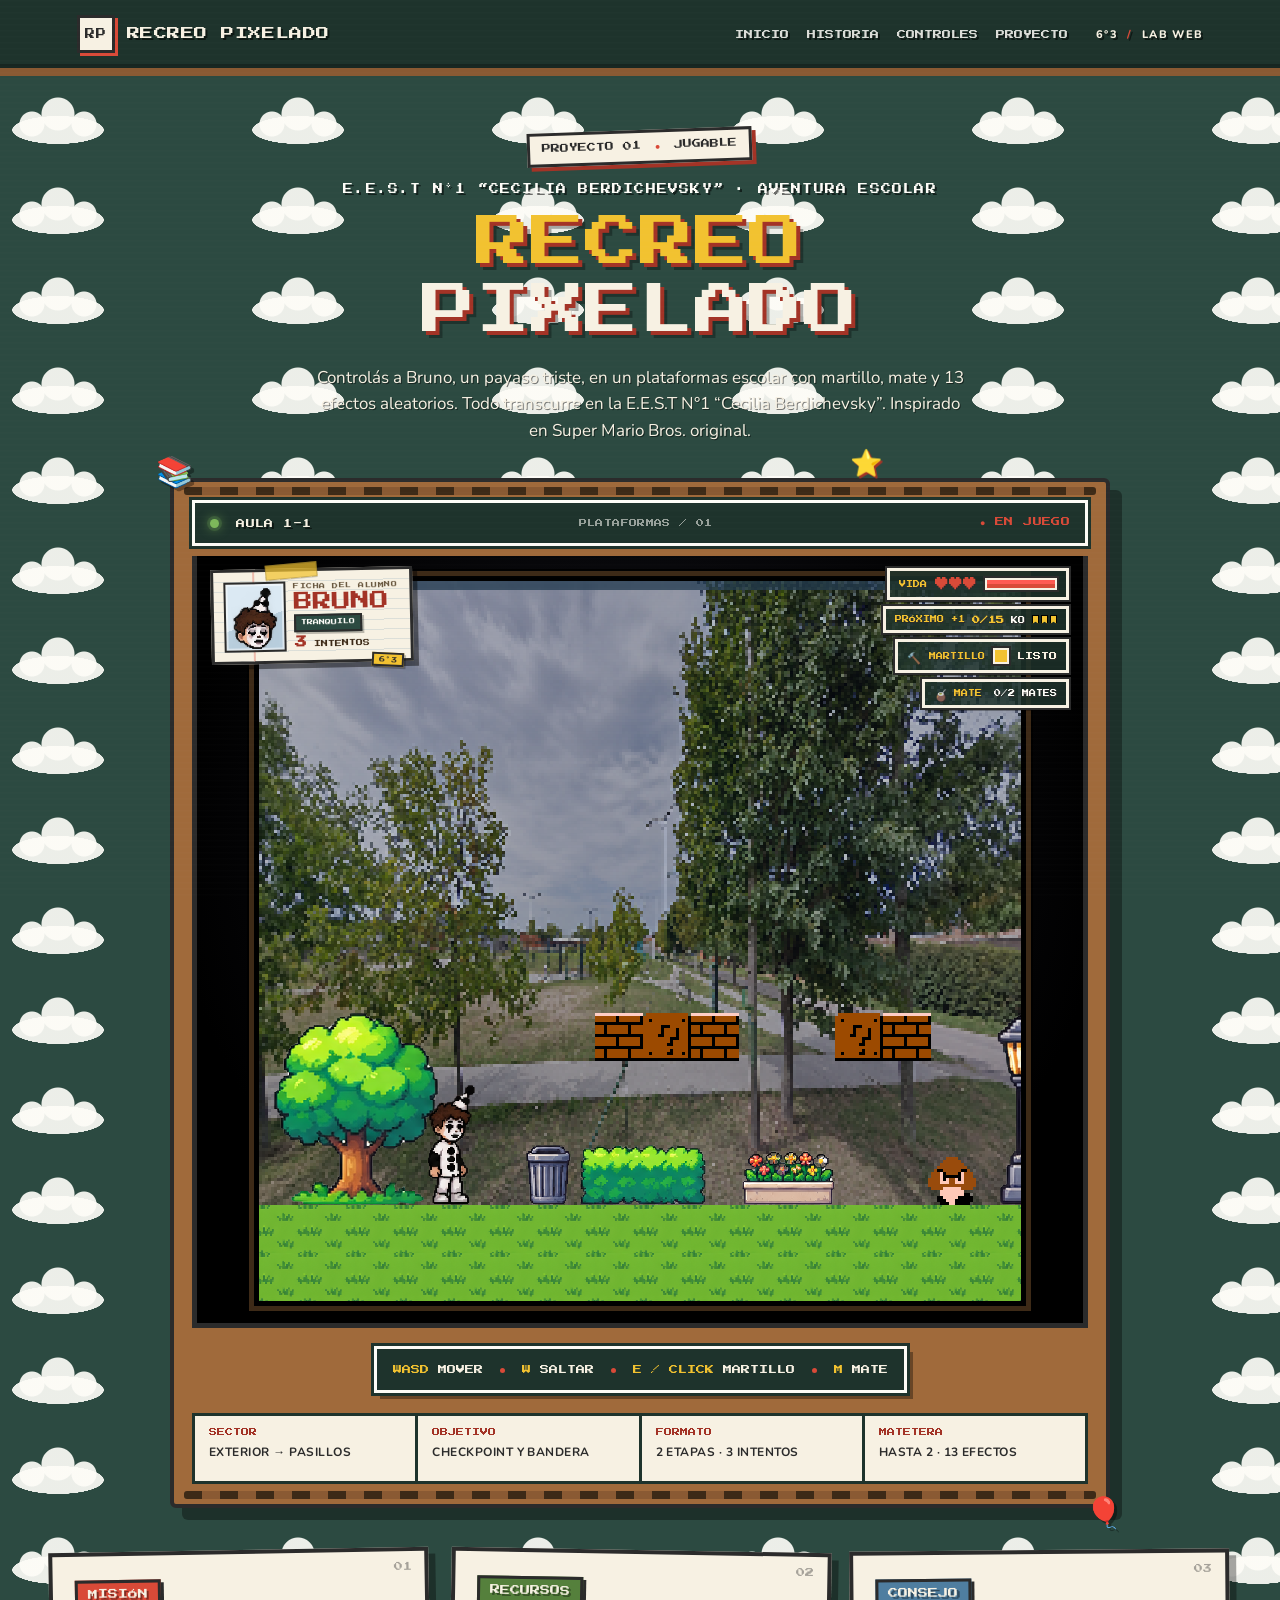
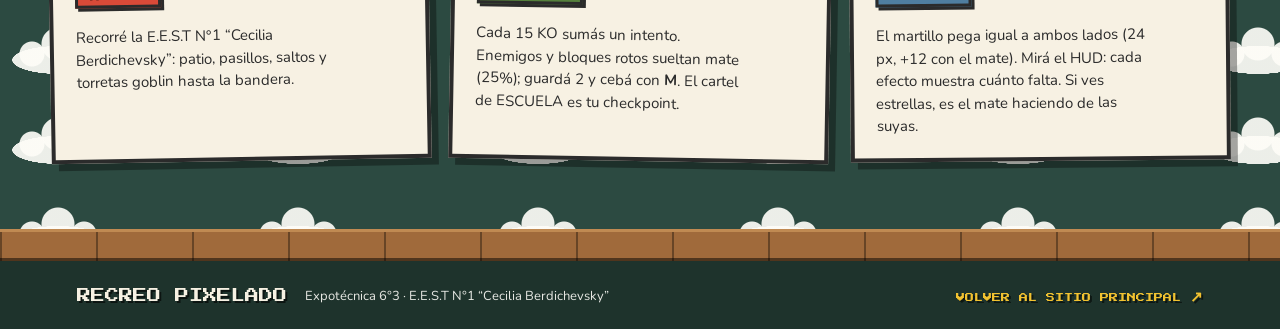
==== commit d50a0c34: "Correciones" ====
--- a/mario-gh-pages/videojuego.html
+++ b/mario-gh-pages/videojuego.html
@@ -2,17 +2,18 @@
 <html lang="es">
   <head>
     <meta charset="utf-8">
-    <meta name="description" content="Recreo Pixelado: controlás a Bruno, un payaso triste, en un nivel de plataformas ambientado en una escuela. Inspirado en Super Mario Bros. original.">
+    <meta name="description" content="Recreo Pixelado: martillos, mates y 13 efectos aleatorios en un plataformas escolar ambientado en la E.E.S.T N°1 Cecilia Berdichevsky. Inspirado en Super Mario Bros. original.">
     <meta name="viewport" content="width=device-width, initial-scale=1">
     <title>Recreo Pixelado | Videojuego</title>
     <link rel="shortcut icon" href="../SitioWeb/src/bruno-logo.png">
-    <link rel="stylesheet" href="css/game.css?v=4">
+    <link rel="stylesheet" href="css/game.css?v=9">
   </head>
   <body>
 	    <header class="school-header">
 	      <a class="brand" href="../index.html" aria-label="Volver al inicio"><span class="brand-mark">RP</span><span>RECREO PIXELADO</span></a>
 	      <nav class="shell-nav" aria-label="Navegación del proyecto">
 	        <a href="../index.html">INICIO</a>
+	        <a href="../SitioWeb/Pages/historia.html">HISTORIA</a>
 	        <a href="../SitioWeb/Pages/controles.html">CONTROLES</a>
 	        <a href="../SitioWeb/Pages/sobreProyecto.html">PROYECTO</a>
 	      </nav>
@@ -22,9 +23,9 @@
     <main class="game-page">
 	      <section class="hero-copy" aria-labelledby="game-title">
 	        <div class="hero-stamp">PROYECTO 01 <span>●</span> JUGABLE</div>
-	        <p class="eyebrow">EXPOTÉCNICA · AVENTURA ESCOLAR</p>
+	        <p class="eyebrow">E.E.S.T N°1 “CECILIA BERDICHEVSKY” · AVENTURA ESCOLAR</p>
 	        <h1 id="game-title">RECREO <span>PIXELADO</span></h1>
-	        <p class="intro">Controlás a Bruno, un payaso triste, en un nivel ambientado en una escuela. Inspirado en Super Mario Bros. original.</p>
+	        <p class="intro">Controlás a Bruno, un payaso triste, en un plataformas escolar con martillo, mate y 13 efectos aleatorios. Todo transcurre en la E.E.S.T N°1 “Cecilia Berdichevsky”. Inspirado en Super Mario Bros. original.</p>
 	      </section>
 
       <section class="game-card" aria-label="Pantalla del videojuego">
@@ -33,6 +34,18 @@
         <div class="decor decor-pencil" aria-hidden="true">🎈</div>
 	        <div class="screen-label"><span><span class="lamp"></span> AULA 1-1</span><span class="screen-code">PLATAFORMAS / 01</span><span class="live-dot">● EN JUEGO</span></div>
         <div id="game-screen" class="game-screen">
+          <div id="mate-fx" class="mate-fx" aria-hidden="true">
+            <span class="fx-star fx-1">★</span>
+            <span class="fx-star fx-2">✦</span>
+            <span class="fx-star fx-3">★</span>
+            <span class="fx-star fx-4">✧</span>
+            <span class="fx-star fx-5">★</span>
+            <span class="fx-star fx-6">✦</span>
+            <span class="fx-symbol fx-7">?</span>
+            <span class="fx-symbol fx-8">!</span>
+            <span class="fx-symbol fx-9">★</span>
+            <span class="fx-symbol fx-10">✦</span>
+          </div>
           <div id="game-hud" class="game-hud" aria-live="polite">
             <div id="hud-student" class="hud-student mood-calm">
               <span class="hud-tape" aria-hidden="true"></span>
@@ -64,7 +77,28 @@
                 <span id="hammer-cooldown" class="cooldown-ring"></span>
                 <span id="hammer-status">LISTO</span>
               </div>
+              <div id="mate-panel" class="mate-panel hud-card">
+                <span class="mate-icon">🧉</span>
+                <span class="hud-title">MATE</span>
+                <span id="mate-slots" class="mate-slots"></span>
+                <span id="mate-hint" class="mate-hint">0/2 MATES</span>
+                <span id="mate-brew" class="mate-brew"><span id="mate-brew-fill" class="mate-brew-fill"></span></span>
+              </div>
+              <div id="mate-effect" class="mate-effect hud-card" role="status" aria-live="polite" hidden>
+                <span class="hud-title">EFECTO ACTIVO</span>
+              </div>
             </div>
+          </div>
+          <div id="mate-ready" class="mate-ready" role="status" aria-live="polite">
+            <span class="mate-ready-burst" aria-hidden="true"></span>
+            <span class="mate-ready-steam mate-ready-steam-1" aria-hidden="true"></span>
+            <span class="mate-ready-steam mate-ready-steam-2" aria-hidden="true"></span>
+            <span class="mate-ready-steam mate-ready-steam-3" aria-hidden="true"></span>
+            <span class="mate-ready-cup" aria-hidden="true">🧉</span>
+            <span class="mate-ready-copy">
+              <span class="mate-ready-kicker">MATE LISTO</span>
+              <span id="mate-ready-effect" class="mate-ready-effect">¡EFECTO!</span>
+            </span>
           </div>
           <div id="hud-toast" class="hud-toast" role="status" aria-live="polite"></div>
           <div id="game-overlay" class="game-overlay" hidden>
@@ -76,26 +110,27 @@
             </div>
           </div>
         </div>
-	        <div class="hud-note"><span>WASD</span> MOVER <i></i> <span>W</span> SALTAR <i></i> <span>E / CLICK</span> MARTILLO</div>
+	        <div class="hud-note"><span>WASD</span> MOVER <i></i> <span>W</span> SALTAR <i></i> <span>E / CLICK</span> MARTILLO <i></i> <span>M</span> MATE</div>
 	        <div class="game-meta" aria-label="Estado del recorrido">
 	          <div><small>SECTOR</small><strong>EXTERIOR → PASILLOS</strong></div>
 	          <div><small>OBJETIVO</small><strong>CHECKPOINT Y BANDERA</strong></div>
 	          <div><small>FORMATO</small><strong>2 ETAPAS · 3 INTENTOS</strong></div>
+	          <div><small>MATETERA</small><strong>HASTA 2 · 13 EFECTOS</strong></div>
 	        </div>
 	      </section>
 
 	      <section class="school-notes" aria-label="Información del juego">
-	        <article class="note-mission"><span class="note-index">01</span><strong>MISIÓN</strong><p>Recorré las dos mitades del colegio: patio, pasillos, saltos y torretas goblin hasta la bandera.</p></article>
-	        <article class="note-items"><span class="note-index">02</span><strong>RECURSOS</strong><p>Cada 15 enemigos derrotados sumás un intento. El cartel de ESCUELA es tu checkpoint.</p></article>
-	        <article class="note-tip"><span class="note-index">03</span><strong>CONSEJO</strong><p>Los goblins ya no caminan: están en lo alto. Subí por las escaleras y usá el martillo.</p></article>
+	        <article class="note-mission"><span class="note-index">01</span><strong>MISIÓN</strong><p>Recorré la E.E.S.T N°1 “Cecilia Berdichevsky”: patio, pasillos, saltos y torretas goblin hasta la bandera.</p></article>
+	        <article class="note-items"><span class="note-index">02</span><strong>RECURSOS</strong><p>Cada 15 KO sumás un intento. Enemigos y bloques rotos sueltan mate (25%); guardá 2 y cebá con <b>M</b>. El cartel de ESCUELA es tu checkpoint.</p></article>
+	        <article class="note-tip"><span class="note-index">03</span><strong>CONSEJO</strong><p>El martillo pega igual a ambos lados (24 px, +12 con el mate). Mirá el HUD: cada efecto muestra cuánto falta. Si ves estrellas, es el mate haciendo de las suyas.</p></article>
 	      </section>
     </main>
 
-	    <footer class="school-footer"><div><span class="footer-label">RECREO PIXELADO</span><span>Proyecto escolar · Expotécnica 6°3</span></div><a href="../index.html">VOLVER AL SITIO PRINCIPAL <b>↗</b></a></footer>
+	    <footer class="school-footer"><div><span class="footer-label">RECREO PIXELADO</span><span>Expotécnica 6°3 · E.E.S.T N°1 “Cecilia Berdichevsky”</span></div><a href="../index.html">VOLVER AL SITIO PRINCIPAL <b>↗</b></a></footer>
 
     <script src="js/util.js"></script>
     <script src="js/input.js"></script>
-    <script src="js/resources.js"></script>
+    <script src="js/resources.js?v=2"></script>
     <script src="js/sprite.js?v=5"></script>
     <script src="js/entity.js"></script>
     <script src="js/pipe.js"></script>
@@ -105,18 +140,20 @@
 	<script src="js/fireball.js"></script>
     <script src="js/coin.js"></script>
     <script src="js/bcoin.js"></script>
-	<script src="js/goomba.js"></script>
-    <script src="js/koopa.js"></script>
-    <script src="js/goblin.js?v=8"></script>
+    <script src="js/goofy.js"></script>
+	<script src="js/goomba.js?v=2"></script>
+    <script src="js/koopa.js?v=2"></script>
+    <script src="js/goblin.js?v=9"></script>
     <script src="js/floor.js"></script>
-    <script src="js/block.js"></script>
+    <script src="js/block.js?v=2"></script>
     <script src="js/rubble.js"></script>
     <script src="js/prop.js"></script>
-    <script src="js/player.js?v=4"></script>
+    <script src="js/player.js?v=8"></script>
     <script src="js/flag.js?v=2"></script>
     <script src="js/levels/level.js?v=5"></script>
-    <script src="js/levels/11.js?v=6"></script>
+    <script src="js/mate.js?v=7"></script>
+    <script src="js/levels/11.js?v=11"></script>
     <script src="js/levels/11tunnel.js?v=5"></script>
-    <script src="js/game.js?v=8"></script>
+    <script src="js/game.js?v=18"></script>
   </body>
 </html>
--- a/mario-gh-pages/css/game.css
+++ b/mario-gh-pages/css/game.css
@@ -509,6 +509,286 @@
 }
 .hammer-panel.cooling { opacity: 0.7; }
 
+/* ---------- Mate: inventario, cebado y aviso de listo ---------- */
+.mate-panel { gap: 6px; }
+.mate-panel .mate-icon { font-size: 11px; line-height: 1; }
+.mate-panel.brewing { border-color: var(--amarillo-lapiz); }
+.mate-slots { display: inline-flex; align-items: center; gap: 3px; }
+.mate-slot {
+  display: inline-flex;
+  align-items: center;
+  justify-content: center;
+  width: 17px;
+  height: 17px;
+  background: rgba(0, 0, 0, 0.45);
+  border: 1px solid var(--papel);
+  color: var(--pizarra);
+  font-size: 10px;
+  line-height: 1;
+  overflow: hidden;
+}
+.mate-slot img {
+  width: 100%;
+  height: 100%;
+  object-fit: contain;
+  image-rendering: pixelated;
+}
+.mate-slot.filled { border-color: var(--amarillo-lapiz); background: rgba(255, 211, 77, 0.16); }
+.mate-hint { color: var(--tiza); font-size: 7px; white-space: nowrap; }
+.mate-panel.brewing .mate-hint { color: var(--amarillo-lapiz); }
+.mate-brew {
+  display: none;
+  width: 54px;
+  height: 9px;
+  background: #000;
+  border: 1px solid var(--papel);
+  box-shadow: 0 0 0 1px var(--tinta);
+}
+.mate-panel.brewing .mate-brew { display: inline-block; }
+.mate-brew-fill {
+  display: block;
+  height: 100%;
+  width: 0;
+  background: linear-gradient(to bottom, #d9a066 0 50%, #8a5a33 50% 100%);
+}
+
+/* Cuenta regresiva de los efectos temporales del mate. */
+.mate-effect {
+  display: flex;
+  flex-direction: column;
+  align-items: flex-end;
+  gap: 3px;
+  min-width: 178px;
+  border-color: var(--amarillo-lapiz);
+}
+.mate-effect[hidden] { display: none; }
+.mate-effect-row { display: flex; align-items: center; gap: 5px; width: 100%; }
+.mate-effect-label {
+  flex: 1;
+  color: var(--amarillo-lapiz);
+  font-size: 7px;
+  white-space: nowrap;
+}
+.mate-effect-row[data-kind="hurt"] .mate-effect-label { color: var(--rojo-manzana); }
+.mate-effect-row[data-kind="win"] .mate-effect-label { color: var(--verde-hoja); }
+.mate-effect-bar {
+  width: 42px;
+  height: 7px;
+  background: #000;
+  border: 1px solid var(--papel);
+  box-shadow: 0 0 0 1px var(--tinta);
+}
+.mate-effect-fill {
+  display: block;
+  height: 100%;
+  width: 100%;
+  background: var(--amarillo-lapiz);
+}
+.mate-effect-row[data-kind="hurt"] .mate-effect-fill { background: var(--rojo-manzana); }
+.mate-effect-row[data-kind="win"] .mate-effect-fill { background: var(--verde-hoja); }
+.mate-effect-time {
+  min-width: 26px;
+  color: var(--papel);
+  font-size: 7px;
+  text-align: right;
+  font-variant-numeric: tabular-nums;
+}
+.mate-ready {
+  position: absolute;
+  top: 43%;
+  left: 50%;
+  z-index: 10;
+  display: flex;
+  align-items: center;
+  gap: 11px;
+  min-width: 238px;
+  padding: 10px 16px 10px 10px;
+  color: var(--tinta);
+  background: var(--papel);
+  border: 4px solid var(--tinta);
+  box-shadow: 0 0 0 4px var(--amarillo-lapiz), 8px 8px 0 rgba(0, 0, 0, 0.45);
+  font: 10px/1.5 var(--fuente-pixel);
+  white-space: nowrap;
+  opacity: 0;
+  transform: translate(-50%, -50%) scale(0.45) rotate(-14deg);
+  pointer-events: none;
+}
+.mate-ready[data-kind="hurt"] { box-shadow: 0 0 0 4px var(--rojo-manzana), 8px 8px 0 rgba(0, 0, 0, 0.45); }
+.mate-ready[data-kind="win"] { box-shadow: 0 0 0 4px var(--verde-hoja), 8px 8px 0 rgba(0, 0, 0, 0.45); }
+.mate-ready.show { animation: mate-ready-pop 2.8s cubic-bezier(0.2, 1.35, 0.4, 1) both; }
+
+.mate-ready-burst {
+  position: absolute;
+  left: 50%;
+  top: 50%;
+  width: 230px;
+  height: 230px;
+  margin: -115px 0 0 -115px;
+  border-radius: 50%;
+  background: repeating-conic-gradient(from 0deg,
+    var(--amarillo-lapiz) 0deg 9deg, transparent 9deg 18deg);
+  -webkit-mask: radial-gradient(circle, transparent 0 58px, #000 59px);
+  mask: radial-gradient(circle, transparent 0 58px, #000 59px);
+  opacity: 0;
+  pointer-events: none;
+}
+.mate-ready.show .mate-ready-burst { animation: mate-burst 1.15s ease-out both; }
+
+.mate-ready-steam {
+  position: absolute;
+  top: -18px;
+  width: 9px;
+  height: 19px;
+  border-left: 3px solid rgba(255, 255, 255, 0.92);
+  border-radius: 50%;
+  opacity: 0;
+}
+.mate-ready-steam-1 { left: 27px; }
+.mate-ready-steam-2 { left: 39px; animation-delay: 0.14s !important; }
+.mate-ready-steam-3 { left: 51px; animation-delay: 0.28s !important; }
+.mate-ready.show .mate-ready-steam { animation: mate-steam 1.25s ease-out 0.18s both; }
+
+.mate-ready-cup {
+  position: relative;
+  z-index: 1;
+  font-size: 34px;
+  line-height: 1;
+  transform-origin: center bottom;
+}
+.mate-ready.show .mate-ready-cup {
+  animation: mate-cup-pop 1.35s cubic-bezier(0.25, 1.5, 0.45, 1) both;
+}
+.mate-ready-copy {
+  position: relative;
+  z-index: 1;
+  display: flex;
+  flex-direction: column;
+  gap: 4px;
+  text-align: left;
+}
+.mate-ready-kicker {
+  color: var(--amarillo-lapiz);
+  font-size: 8px;
+  letter-spacing: 1px;
+  text-shadow: 1px 1px 0 var(--tinta);
+}
+.mate-ready-effect { font-size: 11px; }
+
+.game-screen.mate-celebrate::after {
+  content: "";
+  position: absolute;
+  inset: 0;
+  z-index: 7;
+  pointer-events: none;
+  background: radial-gradient(circle at 50% 43%, rgba(255, 211, 77, 0.6) 0%, transparent 58%);
+  animation: mate-flash 1.2s ease-out both;
+}
+
+@keyframes mate-ready-pop {
+  0% { opacity: 0; transform: translate(-50%, -50%) scale(0.4) rotate(-14deg); }
+  12% { opacity: 1; transform: translate(-50%, -50%) scale(1.18) rotate(4deg); }
+  22% { transform: translate(-50%, -50%) scale(0.94) rotate(-2deg); }
+  32%, 78% { opacity: 1; transform: translate(-50%, -50%) scale(1) rotate(0deg); }
+  88% { opacity: 1; transform: translate(-50%, -50%) scale(1.04) rotate(1deg); }
+  100% { opacity: 0; transform: translate(-50%, -72%) scale(0.9) rotate(-1deg); }
+}
+@keyframes mate-burst {
+  0% { opacity: 0; transform: scale(0.2) rotate(0deg); }
+  25% { opacity: 0.9; }
+  100% { opacity: 0; transform: scale(1.35) rotate(70deg); }
+}
+@keyframes mate-cup-pop {
+  0% { transform: translateY(9px) rotate(-35deg) scale(0.5); }
+  18% { transform: translateY(-5px) rotate(12deg) scale(1.25); }
+  32% { transform: translateY(0) rotate(-6deg) scale(1); }
+  45%, 100% { transform: translateY(0) rotate(0deg) scale(1); }
+}
+@keyframes mate-steam {
+  0% { opacity: 0; transform: translateY(6px) scale(0.6); }
+  25% { opacity: 0.85; }
+  100% { opacity: 0; transform: translateY(-25px) scale(1.25); }
+}
+@keyframes mate-flash {
+  0% { opacity: 0; }
+  15% { opacity: 1; }
+  100% { opacity: 0; }
+}
+
+/* Efectos visuales de los mates raros. */
+.game-screen.mate-dizzy canvas { animation: mate-dizzy 1.6s ease-in-out infinite; }
+.game-screen.mate-trippy canvas { animation: mate-trippy 2.4s linear infinite; }
+.game-screen.mate-dizzy.mate-trippy canvas { animation: mate-dizzy 1.6s ease-in-out infinite, mate-trippy 2.4s linear infinite; }
+.game-screen.mate-trippy { background-image: radial-gradient(circle at 50% 38%, #3b1c4a 0%, #12091c 72%); }
+@keyframes mate-dizzy {
+  0%, 100% { transform: rotate(-1deg) scale(1); }
+  25% { transform: rotate(1.2deg) scale(1.01); }
+  50% { transform: rotate(-1.2deg) scale(1); }
+  75% { transform: rotate(1deg) scale(1.01); }
+}
+@keyframes mate-trippy {
+  0% { filter: hue-rotate(0deg) saturate(1.35) contrast(1.05); }
+  50% { filter: hue-rotate(180deg) saturate(1.7) contrast(1.1); }
+  100% { filter: hue-rotate(360deg) saturate(1.35) contrast(1.05); }
+}
+
+/* Estrellas y símbolos que aparecen con el mareo o las alucinaciones. */
+.mate-fx {
+  position: absolute;
+  inset: 0;
+  z-index: 5;
+  overflow: hidden;
+  opacity: 0;
+  pointer-events: none;
+  transition: opacity 0.2s ease;
+}
+.game-screen.mate-dizzy .mate-fx,
+.game-screen.mate-trippy .mate-fx { opacity: 1; }
+.mate-fx span {
+  position: absolute;
+  font-size: 15px;
+  line-height: 1;
+  color: var(--amarillo-lapiz);
+  text-shadow: 2px 2px 0 var(--tinta), 0 0 6px rgba(255, 211, 77, 0.7);
+}
+.mate-fx .fx-1 { left: 9%; top: 22%; }
+.mate-fx .fx-2 { left: 24%; top: 68%; }
+.mate-fx .fx-3 { left: 44%; top: 14%; }
+.mate-fx .fx-4 { left: 61%; top: 76%; }
+.mate-fx .fx-5 { left: 78%; top: 30%; }
+.mate-fx .fx-6 { left: 90%; top: 62%; }
+.mate-fx .fx-7 { left: 16%; top: 45%; }
+.mate-fx .fx-8 { left: 52%; top: 52%; }
+.mate-fx .fx-9 { left: 70%; top: 12%; }
+.mate-fx .fx-10 { left: 34%; top: 84%; }
+
+.game-screen.mate-dizzy .fx-star { animation: fx-orbit 1.7s ease-in-out infinite; }
+.game-screen.mate-dizzy .fx-star:nth-child(2n) { animation-delay: -0.5s; }
+.game-screen.mate-dizzy .fx-star:nth-child(3n) { animation-delay: -1s; }
+.game-screen.mate-dizzy .fx-symbol { animation: fx-orbit 2.1s ease-in-out infinite reverse; }
+.game-screen.mate-dizzy .fx-symbol:nth-child(odd) { animation-delay: -0.8s; }
+
+.game-screen.mate-trippy .fx-star { color: #fff; animation: fx-drift 2.6s linear infinite; }
+.game-screen.mate-trippy .fx-star:nth-child(2n) { color: #ff8ce0; animation-delay: -0.7s; }
+.game-screen.mate-trippy .fx-star:nth-child(3n) { color: #8cffd8; animation-delay: -1.5s; }
+.game-screen.mate-trippy .fx-symbol { color: #ffe66b; animation: fx-pop 1.4s ease-in-out infinite; }
+.game-screen.mate-trippy .fx-symbol:nth-child(even) { color: #9ad6ff; animation-delay: -0.7s; }
+
+@keyframes fx-orbit {
+  0%, 100% { transform: translate(0, 0) rotate(0deg) scale(0.75); opacity: 0.35; }
+  25% { transform: translate(8px, -10px) rotate(90deg) scale(1.1); opacity: 1; }
+  50% { transform: translate(0, -16px) rotate(180deg) scale(0.8); opacity: 0.6; }
+  75% { transform: translate(-8px, -6px) rotate(270deg) scale(1.15); opacity: 1; }
+}
+@keyframes fx-drift {
+  0% { transform: translateY(16px) rotate(-40deg) scale(0.6); opacity: 0; }
+  20% { opacity: 1; }
+  100% { transform: translateY(-28px) rotate(50deg) scale(1.25); opacity: 0; }
+}
+@keyframes fx-pop {
+  0%, 100% { transform: scale(0.6) rotate(-15deg); opacity: 0.3; }
+  50% { transform: scale(1.35) rotate(15deg); opacity: 1; }
+}
+
 @keyframes head-bob {
   0%, 100% { transform: translateY(1px) rotate(-1deg); }
   50% { transform: translateY(-2px) rotate(1deg); }
@@ -635,7 +915,7 @@
 /* ---------- Fichas de estado (papel con borde de lápiz) ---------- */
 .game-meta {
   display: grid;
-  grid-template-columns: repeat(3, 1fr);
+  grid-template-columns: repeat(auto-fit, minmax(150px, 1fr));
   gap: 3px;
   margin-top: 20px;
   background: var(--pizarra-oscuro);
@@ -802,6 +1082,19 @@
   .hud-card { font-size: 5px; padding: 3px 5px; gap: 4px; border-width: 2px; box-shadow: 0 0 0 1px var(--tinta), 2px 2px 0 rgba(0, 0, 0, 0.3); }
   .hud-title { display: none; }
   .hud-card .hammer-icon { font-size: 9px; }
+  .mate-panel .mate-icon { font-size: 9px; }
+  .mate-slot { width: 12px; height: 12px; font-size: 7px; }
+  .mate-hint { font-size: 5px; }
+  .mate-brew { width: 34px; height: 7px; }
+  .mate-effect { min-width: 0; gap: 2px; }
+  .mate-effect-label { font-size: 5px; }
+  .mate-effect-bar { width: 30px; height: 5px; }
+  .mate-effect-time { font-size: 5px; min-width: 21px; }
+  .mate-ready { top: 46%; min-width: 0; max-width: 92%; gap: 7px; padding: 7px 10px 7px 7px; border-width: 3px; box-shadow: 0 0 0 3px var(--amarillo-lapiz), 5px 5px 0 rgba(0, 0, 0, 0.45); white-space: normal; }
+  .mate-ready-cup { font-size: 24px; }
+  .mate-ready-kicker { font-size: 6px; }
+  .mate-ready-effect { font-size: 7px; }
+  .mate-ready-burst { width: 170px; height: 170px; margin: -85px 0 0 -85px; -webkit-mask: radial-gradient(circle, transparent 0 42px, #000 43px); mask: radial-gradient(circle, transparent 0 42px, #000 43px); }
   .heart { font-size: 10px; }
   .health-bar { width: 40px; height: 10px; }
   .cooldown-ring { width: 11px; height: 11px; border-width: 1px; box-shadow: 0 0 0 1px var(--tinta); }
@@ -824,5 +1117,8 @@
 
 @media (prefers-reduced-motion: reduce) {
   *, *::before, *::after { scroll-behavior: auto !important; transition: none !important; }
-  .live-dot { animation: none; }
-}
+  .live-dot, .game-screen.mate-dizzy canvas, .game-screen.mate-trippy canvas,
+  .mate-ready, .mate-ready *, .game-screen.mate-celebrate::after,
+  .mate-fx, .mate-fx * { animation: none; }
+  .mate-ready.show { opacity: 1; transform: translate(-50%, -50%) scale(1) rotate(0deg); }
+}
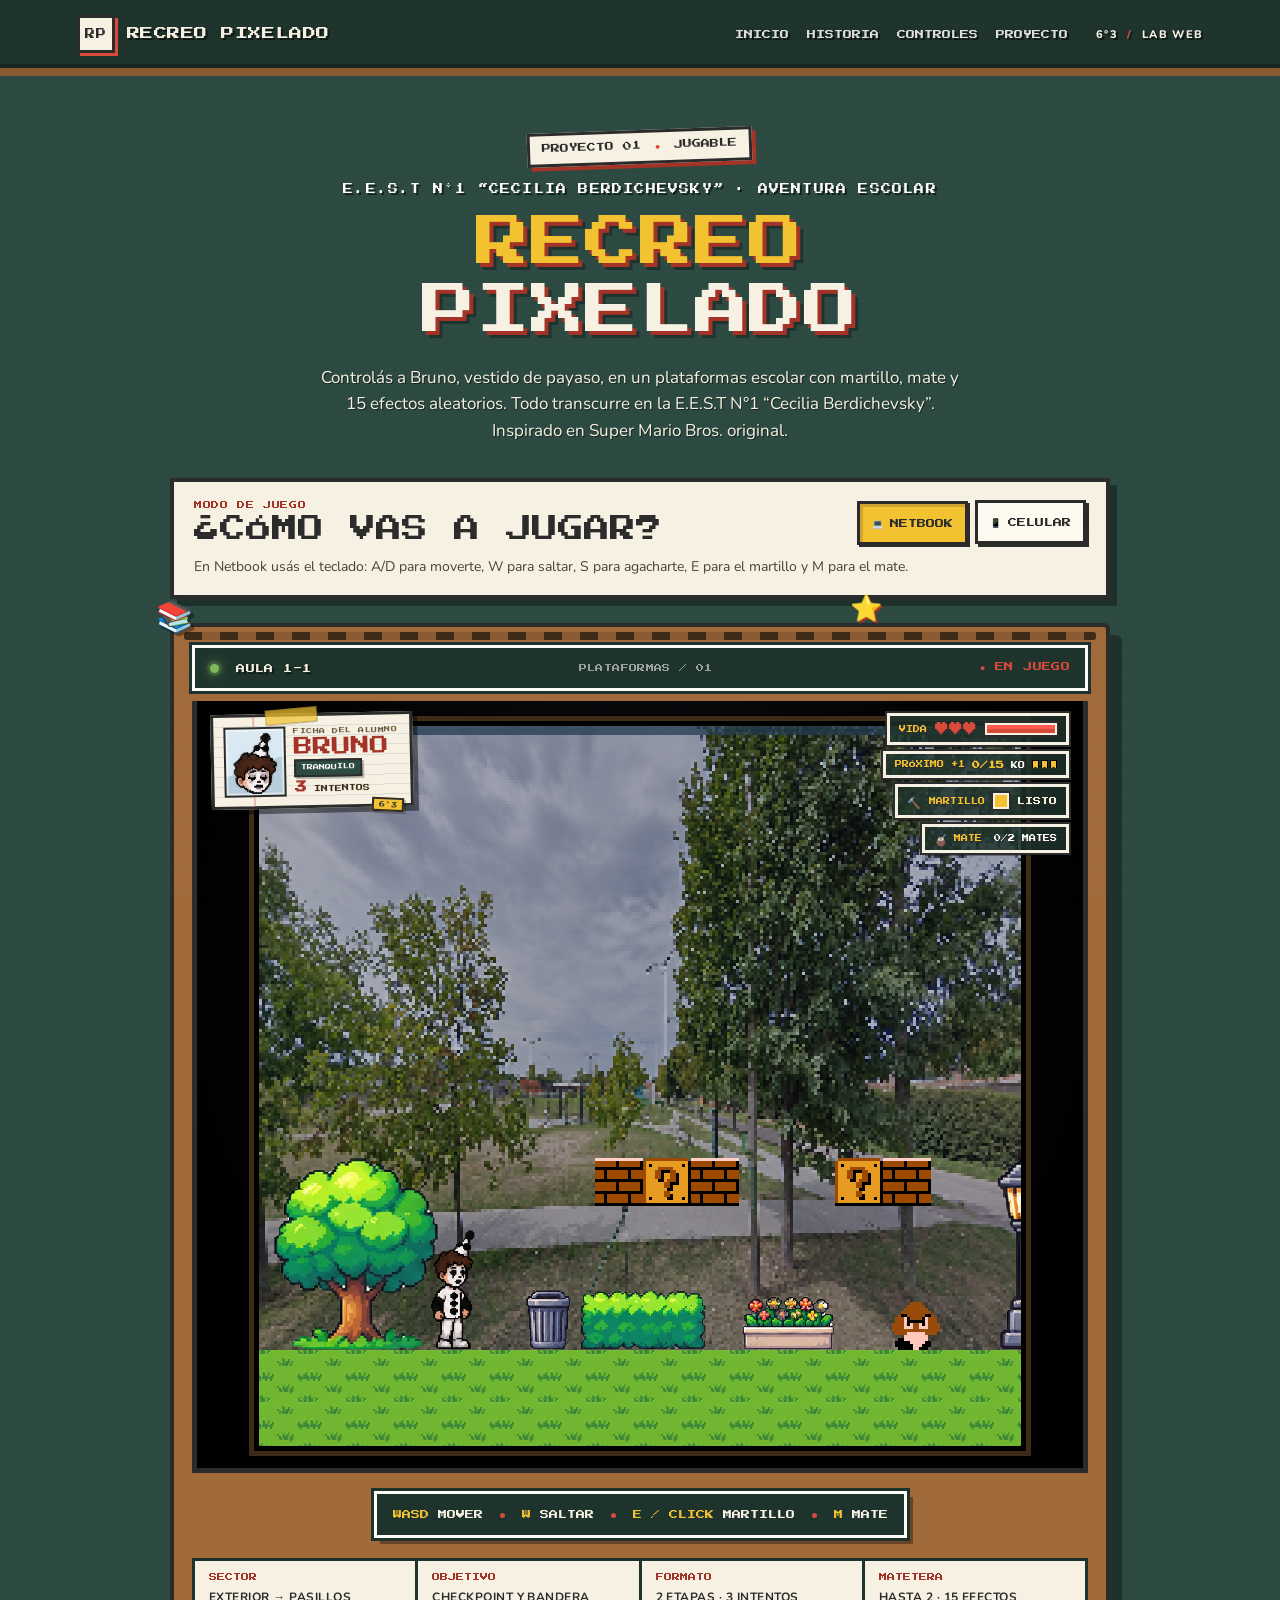
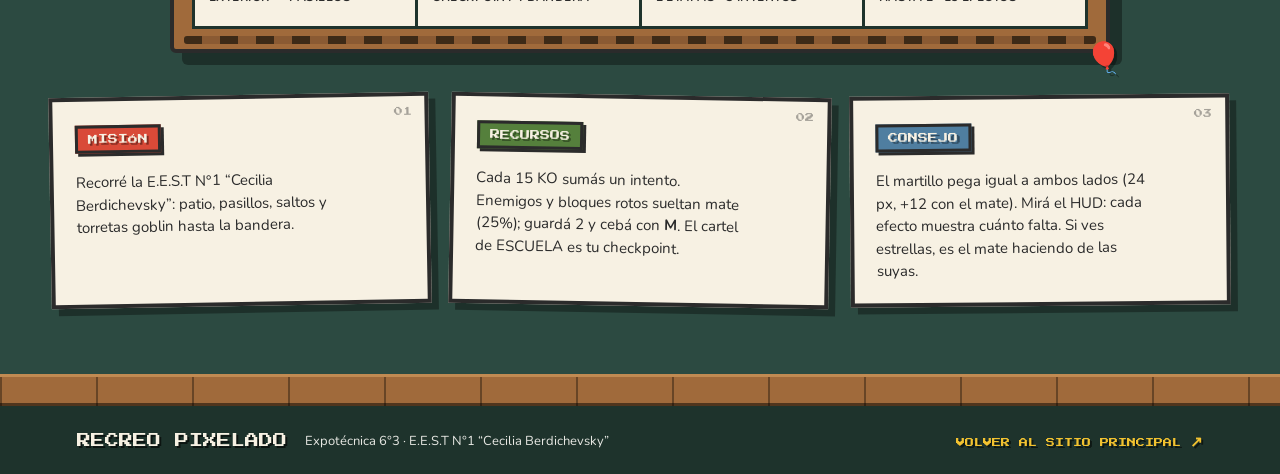
==== commit ea6fb4e0: "UltimaCorreción" ====
--- a/mario-gh-pages/videojuego.html
+++ b/mario-gh-pages/videojuego.html
@@ -2,11 +2,11 @@
 <html lang="es">
   <head>
     <meta charset="utf-8">
-    <meta name="description" content="Recreo Pixelado: martillos, mates y 13 efectos aleatorios en un plataformas escolar ambientado en la E.E.S.T N°1 Cecilia Berdichevsky. Inspirado en Super Mario Bros. original.">
+    <meta name="description" content="Recreo Pixelado: martillos, mates y 15 efectos aleatorios en un plataformas escolar ambientado en la E.E.S.T N°1 Cecilia Berdichevsky. Inspirado en Super Mario Bros. original.">
     <meta name="viewport" content="width=device-width, initial-scale=1">
     <title>Recreo Pixelado | Videojuego</title>
     <link rel="shortcut icon" href="../SitioWeb/src/bruno-logo.png">
-    <link rel="stylesheet" href="css/game.css?v=9">
+    <link rel="stylesheet" href="css/game.css?v=11">
   </head>
   <body>
 	    <header class="school-header">
@@ -25,8 +25,27 @@
 	        <div class="hero-stamp">PROYECTO 01 <span>●</span> JUGABLE</div>
 	        <p class="eyebrow">E.E.S.T N°1 “CECILIA BERDICHEVSKY” · AVENTURA ESCOLAR</p>
 	        <h1 id="game-title">RECREO <span>PIXELADO</span></h1>
-	        <p class="intro">Controlás a Bruno, un payaso triste, en un plataformas escolar con martillo, mate y 13 efectos aleatorios. Todo transcurre en la E.E.S.T N°1 “Cecilia Berdichevsky”. Inspirado en Super Mario Bros. original.</p>
+	        <p class="intro">Controlás a Bruno, vestido de payaso, en un plataformas escolar con martillo, mate y 15 efectos aleatorios. Todo transcurre en la E.E.S.T N°1 “Cecilia Berdichevsky”. Inspirado en Super Mario Bros. original.</p>
 	      </section>
+
+      <section class="modo-selector" aria-labelledby="modo-titulo">
+        <div class="modo-cabecera">
+          <span class="modo-kicker">MODO DE JUEGO</span>
+          <h2 id="modo-titulo">¿CÓMO VAS A JUGAR?</h2>
+        </div>
+        <div class="modo-botones" role="group" aria-label="Elegir modo de juego">
+          <button type="button" class="modo-boton" data-modo="netbook" aria-pressed="true">
+            <span aria-hidden="true">💻</span> NETBOOK
+          </button>
+          <button type="button" class="modo-boton" data-modo="celular" aria-pressed="false">
+            <span aria-hidden="true">📱</span> CELULAR
+          </button>
+        </div>
+        <p class="modo-ayuda" id="modo-ayuda" aria-live="polite">
+          En Netbook usás el teclado: A/D para moverte, W para saltar, S para
+          agacharte, E para el martillo y M para el mate.
+        </p>
+      </section>
 
       <section class="game-card" aria-label="Pantalla del videojuego">
         <div class="decor decor-book decor-book-left" aria-hidden="true">📚</div>
@@ -106,8 +125,39 @@
               <span class="overlay-kicker">BOLETÍN · RECREO PIXELADO</span>
               <strong class="overlay-title">SIN INTENTOS</strong>
               <p>Se terminaron los recreos de Bruno. El patio vuelve a empezar...</p>
-              <span class="overlay-hint">3 INTENTOS NUEVOS EN UN MOMENTO</span>
+              <span class="overlay-hint">3 INTENTOS PARA VOLVER A JUGAR</span>
             </div>
+          </div>
+        </div>
+        <div id="touch-controls" class="touch-controls" aria-label="Controles táctiles" aria-hidden="true">
+          <span class="touch-titulo">CONTROLES TÁCTILES</span>
+          <div class="touch-grupo touch-movimiento">
+            <button type="button" class="touch-btn" data-game-key="LEFT" aria-label="Mover a la izquierda">
+              <span class="touch-icono" aria-hidden="true">◀</span>
+              <span class="touch-etiqueta">IZQ</span>
+            </button>
+            <button type="button" class="touch-btn" data-game-key="DOWN" aria-label="Agacharse">
+              <span class="touch-icono" aria-hidden="true">▼</span>
+              <span class="touch-etiqueta">ABAJO</span>
+            </button>
+            <button type="button" class="touch-btn" data-game-key="RIGHT" aria-label="Mover a la derecha">
+              <span class="touch-icono" aria-hidden="true">▶</span>
+              <span class="touch-etiqueta">DER</span>
+            </button>
+          </div>
+          <div class="touch-grupo touch-acciones">
+            <button type="button" class="touch-btn touch-btn-salto" data-game-key="JUMP" aria-label="Saltar">
+              <span class="touch-icono" aria-hidden="true">↑</span>
+              <span class="touch-etiqueta">SALTO</span>
+            </button>
+            <button type="button" class="touch-btn touch-btn-martillo" data-game-key="ATTACK" aria-label="Usar el martillo">
+              <span class="touch-icono" aria-hidden="true">🔨</span>
+              <span class="touch-etiqueta">GOLPE</span>
+            </button>
+            <button type="button" class="touch-btn touch-btn-mate" data-game-key="M" aria-label="Cebar un mate">
+              <span class="touch-icono" aria-hidden="true">🧉</span>
+              <span class="touch-etiqueta">MATE</span>
+            </button>
           </div>
         </div>
 	        <div class="hud-note"><span>WASD</span> MOVER <i></i> <span>W</span> SALTAR <i></i> <span>E / CLICK</span> MARTILLO <i></i> <span>M</span> MATE</div>
@@ -115,7 +165,7 @@
 	          <div><small>SECTOR</small><strong>EXTERIOR → PASILLOS</strong></div>
 	          <div><small>OBJETIVO</small><strong>CHECKPOINT Y BANDERA</strong></div>
 	          <div><small>FORMATO</small><strong>2 ETAPAS · 3 INTENTOS</strong></div>
-	          <div><small>MATETERA</small><strong>HASTA 2 · 13 EFECTOS</strong></div>
+	          <div><small>MATETERA</small><strong>HASTA 2 · 15 EFECTOS</strong></div>
 	        </div>
 	      </section>
 
@@ -129,29 +179,30 @@
 	    <footer class="school-footer"><div><span class="footer-label">RECREO PIXELADO</span><span>Expotécnica 6°3 · E.E.S.T N°1 “Cecilia Berdichevsky”</span></div><a href="../index.html">VOLVER AL SITIO PRINCIPAL <b>↗</b></a></footer>
 
     <script src="js/util.js"></script>
-    <script src="js/input.js"></script>
+    <script src="js/input.js?v=2"></script>
+    <script src="js/game-modes.js?v=1"></script>
     <script src="js/resources.js?v=2"></script>
     <script src="js/sprite.js?v=5"></script>
     <script src="js/entity.js"></script>
     <script src="js/pipe.js"></script>
-	<script src="js/mushroom.js?v=2"></script>
+	<script src="js/mushroom.js?v=3"></script>
 	<script src="js/fireflower.js?v=2"></script>
-    <script src="js/star.js?v=2"></script>
-	<script src="js/fireball.js"></script>
+    <script src="js/star.js?v=3"></script>
+	<script src="js/fireball.js?v=1"></script>
     <script src="js/coin.js"></script>
     <script src="js/bcoin.js"></script>
     <script src="js/goofy.js"></script>
-	<script src="js/goomba.js?v=2"></script>
-    <script src="js/koopa.js?v=2"></script>
+	<script src="js/goomba.js?v=4"></script>
+    <script src="js/koopa.js?v=4"></script>
     <script src="js/goblin.js?v=9"></script>
     <script src="js/floor.js"></script>
-    <script src="js/block.js?v=2"></script>
+    <script src="js/block.js?v=3"></script>
     <script src="js/rubble.js"></script>
     <script src="js/prop.js"></script>
-    <script src="js/player.js?v=8"></script>
+    <script src="js/player.js?v=9"></script>
     <script src="js/flag.js?v=2"></script>
     <script src="js/levels/level.js?v=5"></script>
-    <script src="js/mate.js?v=7"></script>
+    <script src="js/mate.js?v=8"></script>
     <script src="js/levels/11.js?v=11"></script>
     <script src="js/levels/11tunnel.js?v=5"></script>
     <script src="js/game.js?v=18"></script>
--- a/mario-gh-pages/css/game.css
+++ b/mario-gh-pages/css/game.css
@@ -54,15 +54,9 @@
   overflow-x: hidden;
   color: var(--tinta);
   font-family: var(--fuente-texto);
+  /* Fondo liso: las nubes de tiza tapaban parte del texto. */
   background-color: var(--pizarra);
-  /* Nubes dibujadas con tiza sobre el pizarrón */
-  background-image:
-    radial-gradient(circle at 32px 34px, rgba(253, 252, 247, 0.92) 12px, transparent 13px),
-    radial-gradient(circle at 58px 24px, rgba(253, 252, 247, 0.92) 16px, transparent 17px),
-    radial-gradient(circle at 84px 34px, rgba(253, 252, 247, 0.92) 12px, transparent 13px),
-    radial-gradient(46px 14px at 58px 40px, rgba(253, 252, 247, 0.92) 99%, transparent 100%);
-  background-size: 240px 90px;
-  background-repeat: repeat;
+  background-image: none;
 }
 
 /* Scanlines sutiles de CRT sobre toda la pantalla */
@@ -935,6 +929,133 @@
   letter-spacing: 0.04em;
 }
 
+/* ---------- Selector de modo: netbook o celular ---------- */
+.modo-selector {
+  width: min(940px, 100%);
+  margin: 0 auto 24px;
+  padding: 18px 20px;
+  display: grid;
+  grid-template-columns: 1fr auto;
+  align-items: center;
+  gap: 12px 24px;
+  color: var(--tinta);
+  background: var(--papel);
+  border: 4px solid var(--tinta);
+  box-shadow: 7px 7px 0 var(--shadow);
+}
+
+.modo-cabecera { display: flex; flex-direction: column; gap: 6px; }
+.modo-kicker {
+  color: var(--rojo-oscuro);
+  font: 8px var(--fuente-pixel);
+  letter-spacing: 0.08em;
+}
+.modo-cabecera h2 {
+  margin: 0;
+  color: var(--tinta);
+  font-family: var(--fuente-smb);
+  font-size: clamp(18px, 2.4vw, 26px);
+  font-weight: normal;
+  line-height: 1.1;
+}
+.modo-botones { display: flex; flex-wrap: wrap; gap: 8px; justify-content: flex-end; }
+.modo-boton {
+  display: inline-flex;
+  align-items: center;
+  justify-content: center;
+  gap: 7px;
+  min-height: 44px;
+  padding: 9px 12px;
+  color: var(--tinta);
+  background: #fffaf0;
+  border: 3px solid var(--tinta);
+  box-shadow: 3px 3px 0 var(--tinta);
+  font: 9px var(--fuente-pixel);
+  cursor: pointer;
+  transition: transform 0.12s ease, box-shadow 0.12s ease, background 0.12s ease;
+}
+.modo-boton:hover,
+.modo-boton:focus-visible {
+  background: var(--amarillo-lapiz);
+  transform: translate(-1px, -1px);
+  box-shadow: 4px 4px 0 var(--tinta);
+}
+.modo-boton[aria-pressed="true"] {
+  background: var(--amarillo-lapiz);
+  box-shadow: inset 3px 3px 0 rgba(43, 43, 43, 0.18), 2px 2px 0 var(--tinta);
+  transform: translate(1px, 1px);
+}
+.modo-ayuda {
+  grid-column: 1 / -1;
+  margin: 0;
+  color: #4a4034;
+  font-size: 14px;
+  line-height: 1.5;
+}
+
+/* ---------- Controles táctiles para el modo celular ---------- */
+.touch-controls {
+  position: relative;
+  z-index: 1;
+  display: none;
+  grid-template-columns: 1fr 1fr;
+  gap: 8px 12px;
+  margin-top: 14px;
+  padding: 12px;
+  background: var(--pizarra-oscuro);
+  border: 3px solid var(--tiza);
+  box-shadow: 0 0 0 3px var(--pizarra-oscuro), 5px 5px 0 var(--shadow);
+  touch-action: none;
+  user-select: none;
+  -webkit-user-select: none;
+  -webkit-tap-highlight-color: transparent;
+}
+body.modo-celular .touch-controls { display: grid; }
+body.modo-celular .hud-note { display: none; }
+body.modo-celular .game-screen canvas { touch-action: none; }
+
+.touch-titulo {
+  grid-column: 1 / -1;
+  color: var(--amarillo-lapiz);
+  font: 8px var(--fuente-pixel);
+  letter-spacing: 0.06em;
+  text-align: center;
+}
+.touch-grupo { display: flex; gap: 6px; min-width: 0; }
+.touch-btn {
+  flex: 1 1 0;
+  min-width: 0;
+  min-height: 64px;
+  display: flex;
+  flex-direction: column;
+  align-items: center;
+  justify-content: center;
+  gap: 3px;
+  padding: 5px 3px;
+  color: var(--papel);
+  background: #2f4b42;
+  border: 3px solid var(--papel);
+  box-shadow: 0 0 0 2px var(--tinta), 3px 3px 0 rgba(0, 0, 0, 0.35);
+  font-family: var(--fuente-pixel);
+  cursor: pointer;
+  touch-action: none;
+  user-select: none;
+  -webkit-user-select: none;
+  -webkit-tap-highlight-color: transparent;
+}
+.touch-btn:active,
+.touch-btn.active {
+  color: var(--tinta);
+  background: var(--amarillo-lapiz);
+  transform: translate(2px, 2px);
+  box-shadow: 0 0 0 2px var(--tinta), 1px 1px 0 rgba(0, 0, 0, 0.35);
+}
+.touch-icono { font-size: 20px; line-height: 1; }
+.touch-etiqueta { font-size: 6px; line-height: 1.2; letter-spacing: 0.02em; }
+.touch-btn-salto { background: var(--verde-hoja); }
+.touch-btn-martillo { background: var(--rojo-manzana); }
+.touch-btn-mate { background: var(--azul-badge); }
+
 /* ---------- Decoraciones alrededor de la pantalla ---------- */
 .decor {
   position: absolute;
@@ -1045,6 +1166,9 @@
   .game-page { padding-top: 38px; }
   .game-card { padding: 16px 14px; }
   .game-screen { min-height: 0; padding: 20px 8px 16px; }
+  .modo-selector { grid-template-columns: 1fr; gap: 12px; }
+  .modo-botones { justify-content: stretch; }
+  .modo-boton { flex: 1 1 0; }
   .school-notes { grid-template-columns: 1fr; max-width: 560px; }
   .school-notes article { min-height: 0; }
 }
@@ -1110,9 +1234,22 @@
   .hud-note { font-size: 7px; line-height: 2; }
   .hud-note i { margin: 0 3px; }
 
+  .modo-selector { padding: 14px; }
+  .modo-cabecera h2 { font-size: 20px; }
+  .modo-boton { padding: 9px 7px; font-size: 8px; }
+  .modo-ayuda { font-size: 13px; }
+  .touch-controls { gap: 7px; padding: 10px; }
+  .touch-btn { min-height: 56px; }
+  .touch-icono { font-size: 18px; }
+  .touch-etiqueta { font-size: 5.5px; }
+
   .school-footer { align-items: flex-start; flex-direction: column; border-top-width: 24px; }
   .school-footer::before { top: -24px; height: 24px; background-size: 96px 24px, 96px 24px, 96px 24px; }
   .school-footer div { align-items: flex-start; flex-direction: column; gap: 8px; }
+}
+
+@media (max-width: 380px) {
+  .touch-controls { grid-template-columns: 1fr; }
 }
 
 @media (prefers-reduced-motion: reduce) {
